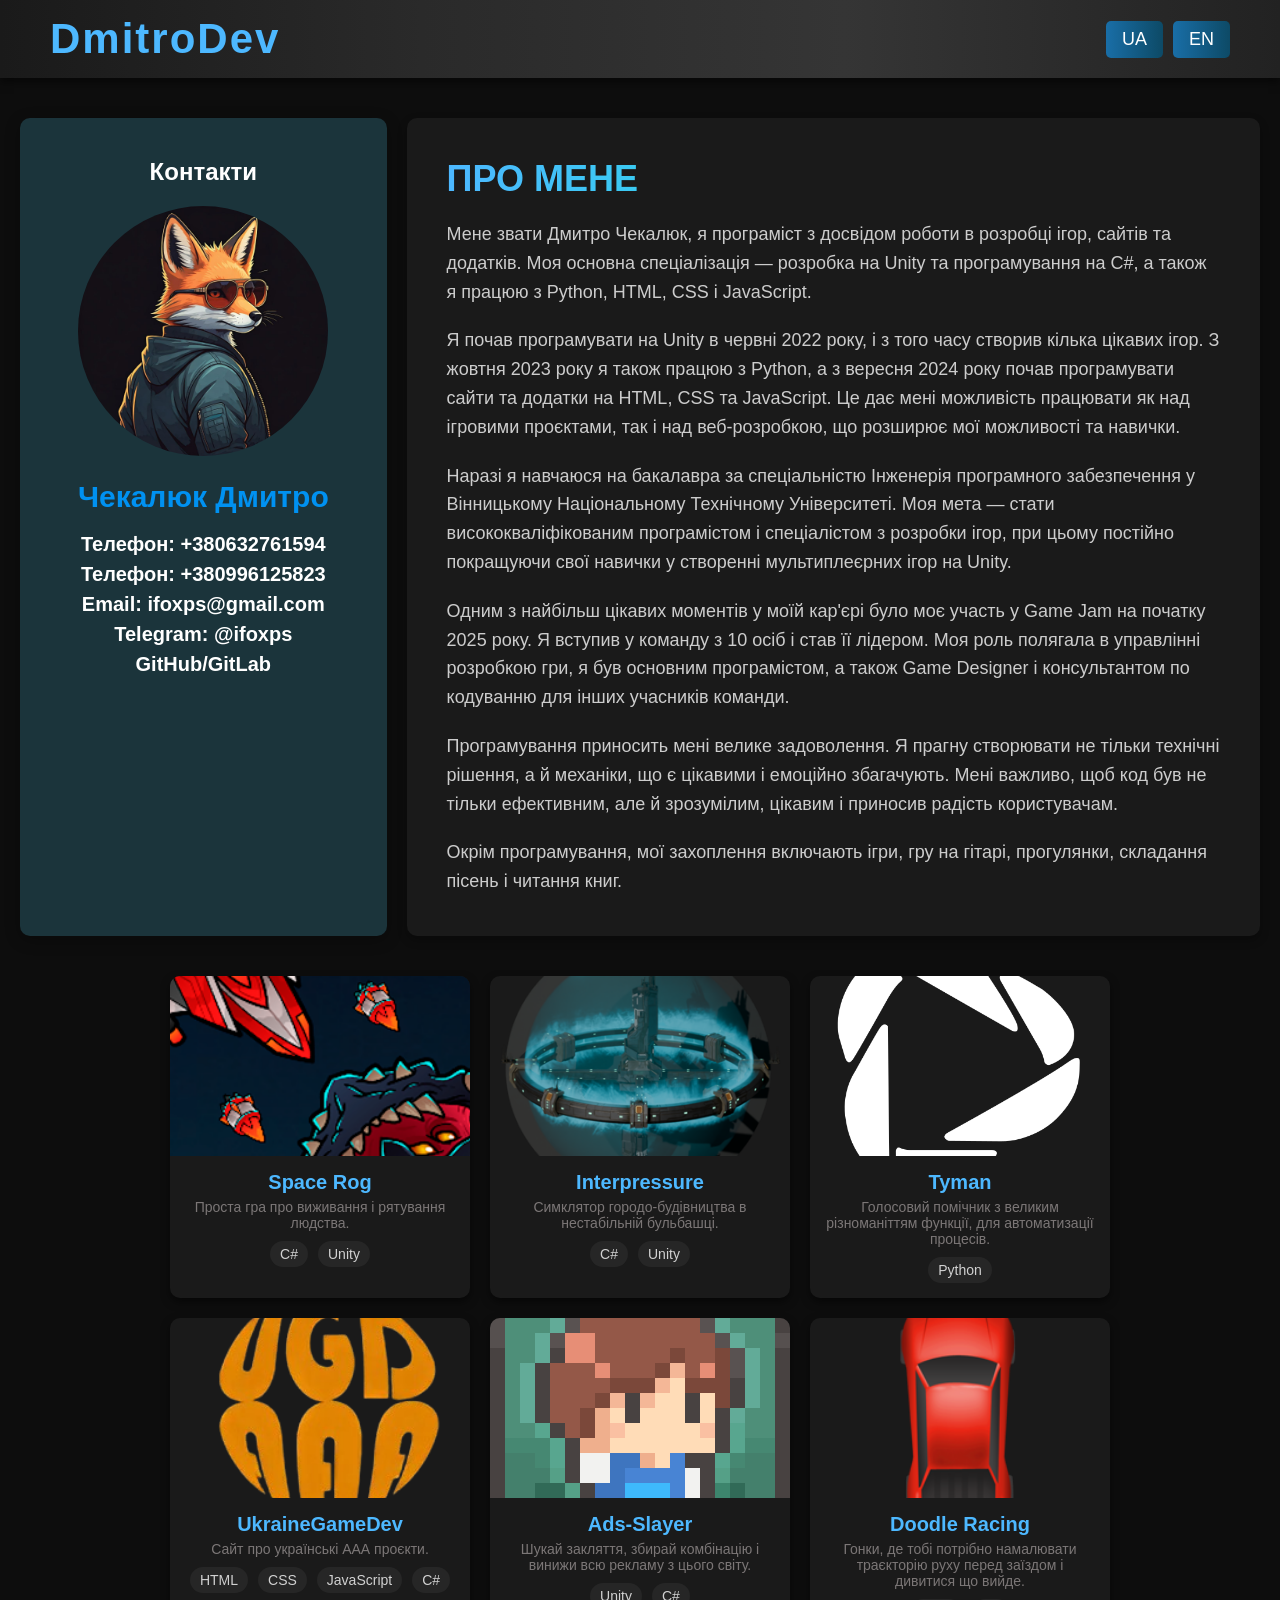
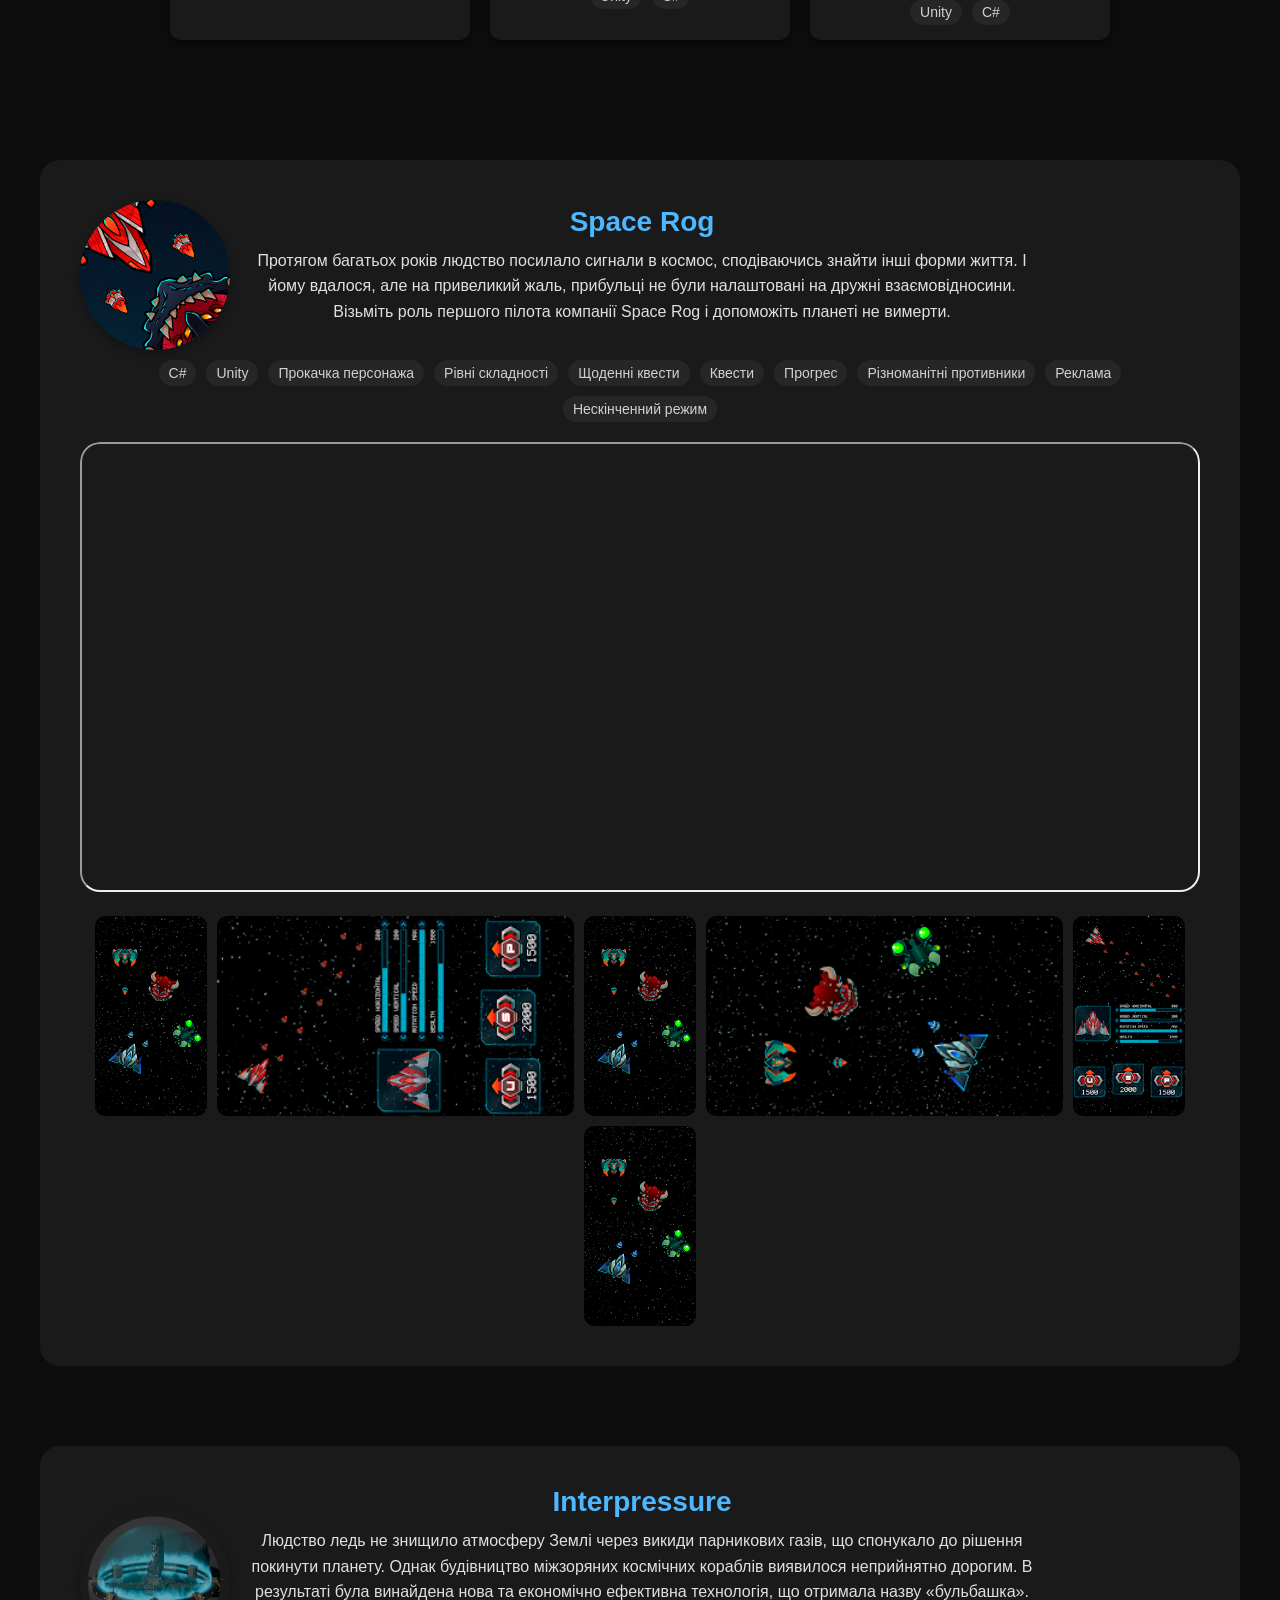
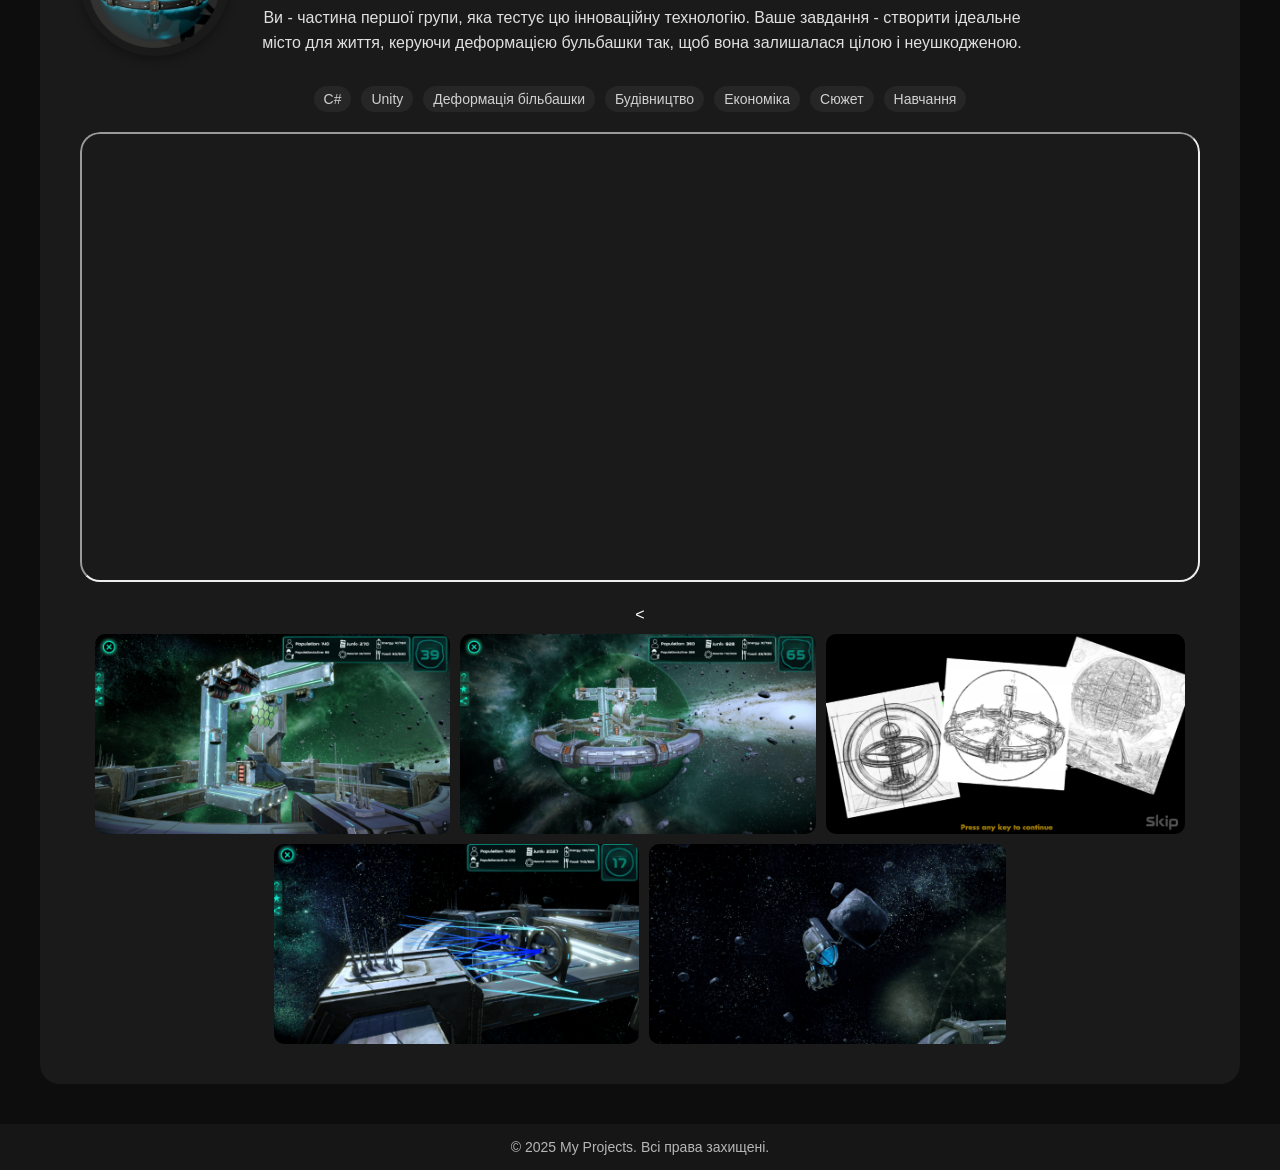
==== index.html @ 760b69a5 "update" ====
<!DOCTYPE html>
<html lang="uk">
<head>
    <meta charset="UTF-8">
    <meta name="viewport" content="width=device-width, initial-scale=1.0">

    <title>DmitroDev</title>
    <!-- Підключення основного стилю -->
<link rel="stylesheet" href="style.css">
<!-- Підключення стилів для конкретного блоку (Game Details) -->
<link rel="stylesheet" href="styleProject.css">
</head>
<body>
   
    
    <header>
        <nav> 
            <div class="logo" data-key="logo">
                <h1 class="heroTitle" >DmitroDev</h1>
            </div>
            
        </nav>
        
        <!-- Перемикач мов -->
        <div class="language-switcher">
            <button id="ukrainian" data-key="uk">UA</button>
            <button id="english" data-key="en">EN</button>
        </div>
    </header>
    

    <!-- Головний контент -->
    <main>
        <div class="content-container">
            <section id="contacts" class="contacts">
                <h2 data-key="contactHeading">Контакти</h2>
                <div class="contact-info">
                    <img src="Images/photo.jpg" alt="Ваше фото" class="contact-photo">
                    <div class="contact-details">
                        <h3 data-key="heroTitle">Чекалюк Дмитро</h3>
                        <p><strong data-key="phoneLabel">Телефон:</strong> <a href="tel:+380632761594" class="contact-link" target="_blank">+380632761594</a></p>
                        <p><strong data-key="phoneLabel">Телефон:</strong> <a href="tel:+380996125823" class="contact-link" target="_blank">+380996125823</a></p>
                        <p><strong data-key="emailLabel">Email:</strong> <a href="mailto:ifoxps@gmail.com" class="contact-link" target="_blank">ifoxps@gmail.com</a></p>
                        <p><strong data-key="telegramLabel">Telegram:</strong> <a href="tg://resolve?domain=ifoxps" class="contact-link" target="_blank">@ifoxps</a></p>
                        <p><a href="https://github.com/ShrAmix" target="_blank" class="contact-link">GitHub</a><strong>/</strong><a href="https://gitlab.com/ifoxps" target="_blank" class="contact-link">GitLab</a></p>
                    </div>
                </div>
            </section>
            <section id="home" class="hero">
                <h1 class="hero-title" data-key="homeLink">Мої Unity Ігри</h1>
                <p class="aboutMe1" data-key="aboutMe1">Мене звати Дмитро Чекалюк, я програміст з досвідом роботи в розробці ігор, сайтів та додатків. Моя основна спеціалізація — розробка на Unity та програмування на C#, а також я працюю з Python, HTML, CSS і JavaScript.</p>
                <p class="aboutMe2" data-key="aboutMe2">Я почав програмувати на Unity в червні 2022 року, і з того часу створив кілька цікавих ігор. З жовтня 2023 року я також працюю з Python, а з вересня 2024 року почав програмувати сайти та додатки на HTML, CSS та JavaScript. Це дає мені можливість працювати як над ігровими проєктами, так і над веб-розробкою, що розширює мої можливості та навички.</p>
                <p class="aboutMe3" data-key="aboutMe3">Наразі я навчаюся на бакалавра за спеціальністю Інженерія програмного забезпечення у Вінницькому Національному Технічному Університеті. Моя мета — стати висококваліфікованим програмістом і спеціалістом з розробки ігор, при цьому постійно покращуючи свої навички у створенні мультиплеєрних ігор на Unity.</p>
                <p class="aboutMe4" data-key="aboutMe4">Одним з найбільш цікавих моментів у моїй кар'єрі було моє участь у Game Jam на початку 2025 року. Я вступив у команду з 10 осіб і став її лідером. Моя роль полягала в управлінні розробкою гри, я був основним програмістом, а також Game Designer і консультантом по кодуванню для інших учасників команди.</p>
                <p class="aboutMe5" data-key="aboutMe5">Програмування приносить мені велике задоволення. Я прагну створювати не тільки технічні рішення, а й механіки, що є цікавими і емоційно збагачують. Мені важливо, щоб код був не тільки ефективним, але й зрозумілим, цікавим і приносив радість користувачам.</p>
                <p class="aboutMe6" data-key="aboutMe6">Окрім програмування, мої захоплення включають ігри, гру на гітарі, прогулянки, складання пісень і читання книг.</p>
            </section>
            
            
            
        </div>

        <!-- Секція з проєктами -->
        <section id="projects" class="projects">
            <a href="#SpaceRog" class="project-card">
                <div class="project-image" style="background-image: url('Images/SpaceRog/SpaceRog.png');"></div>
                <div class="project-content">
                    <h2 class="project-title" data-key="project1Title">SpaceRog</h2>
                    <p class="project-description" data-key="project1Description">Проста гра про виживання і рятування людства.</p>
                    <div class="project-languages">
                        <span class="language-tag">C#</span>
                        <span class="language-tag">Unity</span>
                    </div>
                </div>
            </a>
            
            <a href="#Interpressure" class="project-card">
                <div class="project-image" style="background-image: url('Images/Interpressure/Icon.png');"></div>
                <div class="project-content">
                    <h2 class="project-title" data-key="project2Title">Interpressure</h2>
                    <p class="project-description" data-key="project2Description">Симулятор городо-будівництва в бульбашці.</p>
                    <div class="project-languages">
                        <span class="language-tag">C#</span>
                        <span class="language-tag">Unity</span>
                    </div>
                </div>
            </a>
            <a href="#game-overview-3" class="project-card">
                <div class="project-image" style="background-image: url('Images/Tuman/ai.png');"></div>
                <div class="project-content">
                    <h2 class="project-title" data-key="project3Title">Tyman</h2>
                    <p class="project-description" data-key="project3Description">Голосовий помічник з великим різноманіттям функції, для автоматизації процесів.</p>
                    <div class="project-languages">
                        <span class="language-tag">Python</span>
                    </div>
                </div>
            </a>
            <a href="#game-overview-4" class="project-card">
                <div class="project-image" style="background-image: url('Images/UkraineGameDeev/Logo.png');"></div>
                <div class="project-content">
                    <h2 class="project-title" data-key="project4Title">UkraineGameDev</h2>
                    <p class="project-description" data-key="project4Description">Голосовий помічник з великим різноманіттям функції, для автоматизації процесів.</p>
                    <div class="project-languages">
                        <span class="language-tag">HTML</span>
                        <span class="language-tag">CSS</span>
                        <span class="language-tag">JavaScript</span>
                        <span class="language-tag">C#</span>
                    </div>
                </div>
            </a>
            <a href="#game-overview-5" class="project-card">
                <div class="project-image" style="background-image: url('Images/AdsSlayer/Icon.png');"></div>
                <div class="project-content">
                    <h2 class="project-title" data-key="project6Title">Ads-Slayer</h2>
                    <p class="project-description" data-key="project6Description">Голосовий помічник з великим різноманіттям функції, для автоматизації процесів.</p>
                    <div class="project-languages">
                        <span class="language-tag">Unity</span>
                        <span class="language-tag">C#</span>
                    </div>
                </div>
            </a>
            <a href="#game-overview-6" class="project-card">
                <div class="project-image" style="background-image: url('Images/DoodleRacing/Audi.png');"></div>
                <div class="project-content">
                    <h2 class="project-title" data-key="project5Title">Doodle Racing</h2>
                    <p class="project-description" data-key="project5Description">Голосовий помічник з великим різноманіттям функції, для автоматизації процесів.</p>
                    <div class="project-languages">
                        <span class="language-tag">Unity</span>
                        <span class="language-tag">C#</span>
                    </div>
                </div>
            </a>
        </section>
    </main>


    <section id="SpaceRog" class="game-summary">
        <div class="profile-container">
            <img src="Images/SpaceRog/SpaceRog.png" alt="Space Rog" class="profile-img">
            <div class="profile-text">
                <h2 class="game-name" data-key="project1Title">Space Rog</h2>
                <p class="game-info" data-key="g1text">
                    <strong>Space Rog</strong> — це нескінченна космічна гра, розроблена на <strong>Unity</strong> з використанням <strong>C#</strong>. Гравець бере на себе роль дослідника, який вирушає у далеке космічне подорожування, проходячи через різні планети та зустрічаючи нових противників. Протягом гри користувач прокачує свого персонажа, виконуючи різноманітні квести та щоденні завдання.
                </p>
            </div>
        </div>
    
    
        
        <div class="project-languages">
            <span class="language-tag">C#</span>
            <span class="language-tag">Unity</span>
            <span class="language-tag" data-key="teg1">Прокачка персонажа</span>
            <span class="language-tag" data-key="teg2">Нескінченний режим</span>
            <span class="language-tag" data-key="teg3">Реклама</span>
            <span class="language-tag" data-key="teg4">Різноманітні противники</span>
            <span class="language-tag" data-key="teg5">Прогрес</span>
            <span class="language-tag" data-key="teg6">Квести</span>
            <span class="language-tag" data-key="teg7">Щоденні квести</span>
            <span class="language-tag" data-key="teg8">Рівні складності</span>
        </div>
        
        <div class="game-preview">
            <iframe src="https://www.youtube.com/embed/wJO_vIDZn-I" allowfullscreen></iframe>

        </div>
        
        
        <div class="screenshots">
            <img src="Images/SpaceRog/1.png" alt="Скриншот гри 1" class="screenshot"  onclick="openImageModal(this)">
            <img src="Images/SpaceRog/2.png" alt="Скриншот гри 2" class="screenshot"  onclick="openImageModal(this)">
            <img src="Images/SpaceRog/3.png" alt="Скриншот гри 3" class="screenshot"  onclick="openImageModal(this)">
            <img src="Images/SpaceRog/4.png" alt="Скриншот гри 4" class="screenshot"  onclick="openImageModal(this)">
            <img src="Images/SpaceRog/5.png" alt="Скриншот гри 5" class="screenshot"  onclick="openImageModal(this)">
            <img src="Images/SpaceRog/6.png" alt="Скриншот гри 6" class="screenshot"  onclick="openImageModal(this)">
        </div>
    </section>
    
    <section id="Interpressure" class="game-summary">
        <div class="profile-container">
            <img src="Images/Interpressure/Icon.png" alt="Space Rog" class="profile-img">
            <div class="profile-text">
                <h2 class="game-name" data-key="project2Title">Interpressure</h2>
                <p class="game-info" data-key="g2text">
                    Людство ледь не знищило атмосферу Землі через викиди парникових газів, що спонукало до рішення покинути планету. Однак будівництво міжзоряних космічних кораблів виявилося неприйнятно дорогим. В результаті була винайдена нова та економічно ефективна технологія, що отримала назву «бульбашка». Ви - частина першої групи, яка тестує цю інноваційну технологію. Ваше завдання - створити ідеальне місто для життя, керуючи деформацією бульбашки так, щоб вона залишалася цілою і неушкодженою. 
                </p>
            </div>
        </div>
    
    
        
        <div class="project-languages">
            <span class="language-tag">C#</span>
            <span class="language-tag">Unity</span>
            <span class="language-tag" data-key="teg9">Прокачка персонажа</span>
            <span class="language-tag" data-key="teg10">Нескінченний режим</span>
            <span class="language-tag" data-key="teg11">Реклама</span>
            <span class="language-tag" data-key="teg12">Різноманітні противники</span>
            <span class="language-tag" data-key="teg13">Прогрес</span>
        </div>
        
        <div class="game-preview">
            <iframe src="https://www.youtube.com/embed/wJO_vIDZn-I" allowfullscreen></iframe>

        </div>

        <div class="screenshots">
            <<div class="screenshots">
                <img src="Images/Interpressure/1.png" alt="Скриншот гри 1" class="screenshot" onclick="openImageModal(this)">
                <img src="Images/Interpressure/2.png" alt="Скриншот гри 2" class="screenshot" onclick="openImageModal(this)">
                <img src="Images/Interpressure/3.png" alt="Скриншот гри 3" class="screenshot" onclick="openImageModal(this)">
                <img src="Images/Interpressure/4.png" alt="Скриншот гри 4" class="screenshot" onclick="openImageModal(this)">
                <img src="Images/Interpressure/5.png" alt="Скриншот гри 5" class="screenshot" onclick="openImageModal(this)">
            </div>
            
        </div>
    </section>
    
    

    
    
    
   
    
    
    


<!-- Модальне вікно -->
<div id="imageModal" class="modal" onclick="closeModal(event)">
    <img class="modal-content" id="modalImage" onclick="closeModalI()"> <!-- Зображення, при кліку на яке закривається модальне вікно -->
</div>


    <!-- Футер -->
    <footer>
        <p>&copy; 2025 My Projects. Всі права захищені.</p>
    </footer>

    <script src="script.js"></script>
</body>
</html>
---- style.css ----
/* Глобальні стилі */
* {
    margin: 0;
    padding: 0;
    box-sizing: border-box;
    font-family: "Arial", sans-serif;
}
html {
    scroll-behavior: smooth; /* Включаємо плавну прокрутку на всю сторінку */
}

body {
    background-color: #0d0d0d; /* Темний фон */
    color: #ffffff;
    display: flex;
    flex-direction: column;
    min-height: 100vh;
}

/* Хедер */
header {
    display: flex;
    justify-content: space-between; /* Вирівнює елементи зліва і справа */
    align-items: center;
    padding: 15px 50px;
    background: linear-gradient(90deg, #1a1a1a 0%, #2a2a2a 33%, #353535 66%, #222222 100%);
    box-shadow: 0 4px 8px rgba(0, 0, 0, 0.5);
}

/* Медіа-запит для мобільних пристроїв */
@media (max-width: 768px) {
    header {
        padding: 10px 20px; /* Зменшуємо відступи для мобільних пристроїв */
        display: flex;
        align-items: flex-start; /* Вирівнюємо елементи по лівому краю */
        flex-wrap: wrap; /* Дозволяємо елементам "обгортатись" */
    }

    /* Якщо є текстові елементи в хедері, можна зменшити шрифт */
    header h1, header h2, header p {
        font-size: clamp(22px, 7vw, 32px); /* Шрифт адаптується в залежності від ширини екрану */
        word-wrap: break-word; /* Переносимо слова, щоб вони не вилазили за межі */
        white-space: normal; /* Дозволяємо тексту переноситись на новий рядок */
    }
}

/* Показ хедера */
header.show {
    transform: translateY(0); /* Показуємо хедер */
}





/* Логотип */
.logo {
    font-size: 28px;
    font-weight: bold;
    color: #4db8ff;
    letter-spacing: 2px;
    margin-right: 30px; /* Додаємо відступ справа, щоб лого і навігація не злипались */
}
h3[data-key="heroTitle"] {
    margin-bottom: 5px; /* Відступ тільки після h3 */
    font-size: 28px; /* Розмір шрифта для h3 */
}


/* Навігація */
nav ul {
    list-style: none;
    display: flex;
    gap: 15px; /* Відступ між елементами списку */
}

/* Стиль для посилань навігації */
nav ul li a {
    color: #ffffff;
    text-decoration: none;
    font-size: 18px;
    transition: color 0.3s;
}

nav ul li a:hover {
    color: #4db8ff;
}



/* Головний контент */
main {
    flex-grow: 1;
    display: flex;
    flex-direction: column;
    align-items: center;
    justify-content: center;
    text-align: center;
    padding: 40px 20px;
}


.content-container {
    display: flex;
    gap: 20px; /* Відступ між секціями */
    justify-content: space-between; /* Вирівнює секції по боках */
    
}

/* Секція "Про мене" */
.hero {
    width: 70%; /* Встановлюємо ширину першої секції */
    padding: 40px;
    background-color: #1a1a1a;
    border-radius: 10px;
    box-shadow: 0 4px 10px rgba(0, 0, 0, 0.3);
    color: #fff;
    text-align: left; /* Текст вирівняний по лівому краю */
}

.hero h1 {
    font-size: 36px;
    text-transform: uppercase;
    background: linear-gradient(90deg, #4db8ff, #00ffcc);
    -webkit-background-clip: text;
    -webkit-text-fill-color: transparent;
    margin-bottom: 20px;
}

.hero p {
    font-size: 18px;
    line-height: 1.6;
    opacity: 0.9;
    margin-bottom: 20px;
    color: #e0e0e0;
}

.hero p:last-child {
    margin-bottom: 0;
}

.hero a {
    color: #4db8ff;
    text-decoration: none;
    font-weight: bold;
    transition: color 0.3s;
}

.hero a:hover {
    color: #00ffcc;
}


/* Кнопка */
button {
    margin-top: 0px;
    padding: 14px 28px;
    font-size: 18px;
    background: linear-gradient(90deg, #196ea7, #0d4a66);
    color: #121212;
    border: none;
    cursor: pointer;
    border-radius: 8px;
    transition: transform 0.2s, background 0.3s;
}

button:hover {
    transform: scale(1.05);
    background: linear-gradient(90deg, #3aa7e0, #00cc99);
}

/* Секція проєктів */
.projects {
    width: 100%;
    max-width: 1200px;
    margin: 40px auto;
    display: flex;
    flex-wrap: wrap;
    justify-content: center;
    gap: 20px;
}

.project-card {
    background-color: #1a1a1a;
    border-radius: 10px;
    overflow: hidden;
    width: 300px;
    text-decoration: none; /* Прибирає підкреслення для посилання */
    box-shadow: 0 4px 8px rgba(0, 0, 0, 0.5);
    transition: transform 0.3s, box-shadow 0.3s; /* Плавний перехід для анімації */
}

/* Стилі для hover */
.project-card:hover {
    transform: scale(1.05);
    text-decoration: none;
    /* Світіння на краях */
    box-shadow: 0 0 15px 5px rgba(0, 123, 255, 0.8); /* Синє світіння */
}

/* Медіа-запит для мобільних пристроїв, де hover не працює */
@media (max-width: 768px) {
    .project-card:hover {
        transform: none;
        box-shadow: none;
    }
}



.project-image {
    width: 100%;
    height: 180px;
    background-size: cover;
    background-position: center;
}

.project-content {
    padding: 15px;
}

.project-title {
    font-size: 20px;
    color: #4db8ff;
}

.project-description {
    font-size: 14px;
    opacity: 0.8;
    margin-top: 5px;
    color: #948e8e; /* Ваш власний колір тексту */
}

/* Блоки з мовами */
.project-languages {
    margin-top: 10px;
    display: flex;
    justify-content: center; /* Центруємо блоки по горизонталі */
    gap: 10px;
    flex-wrap: wrap;
}

.language-tag {
    background-color: #292929;
    color: #fff;
    padding: 5px 10px;
    border-radius: 20px; /* Закруглені кути */
    font-size: 14px;
    opacity: 0.8;
    transition: background-color 0.3s ease, opacity 0.3s ease;
}

.language-tag:hover {
    background-color: #4db8ff;
    opacity: 1;
}

/* Перемикач мови */
/* Перемикач мови */
.language-switcher {
    display: flex;
    gap: 10px; /* Відступ між кнопками */
}

/* Кнопки перемикача мови */
.language-switcher button {
    padding: 8px 16px;
    background-color: #292929;
    color: #fff;
    border: none;
    border-radius: 5px;
    cursor: pointer;
    transition: background-color 0.3s;
}

.language-switcher button:hover {
    background-color: #4db8ff;
}
/* Адаптивність для мобільних пристроїв */
@media (max-width: 768px) {
    .language-switcher {
        gap: 4px; /* Зменшуємо відстань між кнопками на мобільних пристроях */
    }

    .language-switcher button {
        padding: 6px 12px; /* Зменшуємо відступи */
        font-size: clamp(10px, 4vw, 14px); /* Зменшуємо розмір шрифта */
    }
}
/* Контейнер для двох секцій */
.contacts {
    width: 30%; /* Ширина секції */
    padding: 40px;
    background: #1b343b; /* Примусово застосуємо темний фон */
    border-radius: 10px; /* Закруглені кути */
    box-shadow: 0 4px 15px rgba(0, 0, 0, 0.3); /* Легке затемнення для обрамлення */
    color: #fff;
    text-align: center; /* Центрування тексту */
    overflow: hidden; /* Забезпечує, що всі елементи залишатимуться в межах */
}
/* Фото в секції контактів */
.contacts img {
    width: 250px;
    height: 250px;
    border-radius: 50%; /* Кругле фото */
    margin-bottom: 20px;
    margin-top: 20px;
    object-fit: cover; /* Забезпечує, що зображення буде покривати область */
}

/* Кнопки для контактів */
.contacts a {
    color: #4db8ff;
    text-decoration: none;

}
.contacts h3 {
    font-size: 30px; /* Збільшений розмір шрифта для заголовка */
    font-weight: bold; /* Товстий шрифт для заголовка */
    margin-bottom: 15px; /* Відступ знизу */
    color: #0091f1;
    
}
.contacts p {
    font-size: 20px;
    margin-bottom: 0px; /* Відступи між абзацами */
    line-height: 1.5;
}

.contacts a:hover {
    text-decoration: underline;
    text-decoration: none; /* Без підкреслення */
}

/* Загальні стилі для контактних посилань */
.contacts .contact-link {
    color: #ffffff; /* Колір успадковується від батьківського елемента */
    text-decoration: none; /* Без підкреслення */
    font-weight: bold; /* Жирний текст */
    transition: color 0.3s; /* Плавний перехід кольору */
}

/* Стиль для посилань при наведенні */
.contacts .contact-link:hover {
    color: #0091f1; /* Колір при наведенні */
}

/* Стиль для посилання при натисканні */
.contacts .contact-link:active {
    color: #4db8ff; /* Колір при натисканні */
}

/* Медіа-запит для мобільних пристроїв */
@media (max-width: 768px) {
    .content-container {
        flex-direction: column; /* Змінюємо напрямок на вертикальний */
    }

    .hero {
        width: 100%; /* Ширина секції "Про мене" займає 100% */
        padding: 20px; /* Зменшуємо відступи */
    }

    .contacts {
        width: 100%; /* Ширина секції "Контакти" займає 100% */
        padding: 20px; /* Зменшуємо відступи */
        margin-bottom: 20px; /* Відступ між блоками */
    }

    /* Зменшуємо розмір фото в мобільній версії */
    .contacts img {
        width: 150px;
        height: 150px;
    }

    /* Вирівнюємо заголовки по центру для мобільних */
    .contacts h3, .hero h1 {
        text-align: center;
    }

    /* Зменшуємо розміри шрифтів на мобільних пристроях */
    .hero h1 {
        font-size: 24px;
    }

    .hero p {
        font-size: 16px;
    }

    .contacts h3 {
        font-size: 24px;
    }

    .contacts p {
        font-size: 16px;
    }
}
/* Футер */
footer {
    background-color: #1a1a1a;
    text-align: center;
    padding: 15px;
    font-size: 14px;
    opacity: 0.7;
}
---- styleProject.css ----
/* Загальні стилі для секції огляду гри */
.game-summary {
    max-width: 1200px;
    margin: 40px auto;
    padding: 40px;
    background-color: #1a1a1a;
    border-radius: 20px; /* Збільшено радіус для більш вираженого закруглення */
    box-shadow: var(--shadow);
    text-align: center;
    overflow: hidden; /* Щоб елементи не виходили за межі */
}

/* Заголовок гри */
.game-name {
    font-size: 2rem;
    margin-bottom: 10px;
    background: #4db8ff;
    -webkit-background-clip: text;
    -webkit-text-fill-color: transparent;
}

/* Опис гри */
.game-info {
    font-size: 1.2rem;
    margin-bottom: 20px;
}

/* Трейлер гри */
.game-preview {
    margin: 20px 0;
    border-radius: 20px; /* Розмір закруглення для трейлера */
    overflow: hidden; /* Застосувати закруглення до iframe */
}

/* Іframe для трейлера */
.game-preview iframe {
    width: 100%;
    height: 450px;
    border-radius: 20px;
}

/* Стилі для зображень гри */
.screenshots {
    display: flex;
    flex-wrap: wrap;
    gap: 10px;
    justify-content: center;
}

.screenshot {
    height: 200px;
    width: auto;
    object-fit: cover;
    border-radius: 10px;
    cursor: pointer;
    transition: transform 0.3s ease; /* Плавне збільшення */
}

/* Адаптивність для мобільних пристроїв */
@media (max-width: 768px) {
    .game-summary {
        padding: 10px;  /* Зменшено відступи */
        margin: 10px;    /* Зменшено відступи */
    }

    .game-name {
        font-size: 1.5rem;
    }

    .game-info {
        font-size: 1rem;
    }

    .game-preview iframe {
        max-width: 100%;
        height: 250px;
    }

    .screenshots {
        flex-direction: row;
        justify-content: center;
        gap: 5px;  /* Зменшена відстань між зображеннями */
    }

    .screenshot {
        height: 140px; /* Зменшений розмір для мобільних пристроїв */
        width: auto;
        max-width: 100%; /* Забезпечує адаптивність */
    }

    .tech-tag {
        font-size: 0.8rem;
    }
}



/* Контейнер для профілю */
.profile-container {
    display: flex; /* Використовуємо flexbox для вирівнювання */
    align-items: center; /* Вертикальне вирівнювання по центру */
    gap: 20px; /* Відступ між фото і текстом */
    flex-wrap: wrap; /* Дозволяємо елементам "обгортатись" на новий рядок */
}

/* Фото */
.profile-img {
    width: 150px; /* Ширина фото */
    height: 150px; /* Висота фото */
    border-radius: 50%; /* Робимо фото круглим */
    object-fit: cover; /* Фото не буде розтягуватися */
    box-shadow: 0 4px 10px rgba(0, 0, 0, 0.3); /* Тінь для фото */
}

/* Текстова частина */
.profile-text {
    width: 70%; /* Текстова частина займає більшу частину простору */
}

.game-name {
    font-size: 28px; /* Розмір заголовку */
    margin-bottom: 10px; /* Відступ знизу */
    color: #4db8ff; /* Колір заголовка */
}

.game-info {
    font-size: 16px; /* Розмір тексту */
    line-height: 1.6; /* Відступи між рядками */
    color: #e0e0e0; /* Колір тексту */
}

/* Медіа-запит для мобільних пристроїв */
@media (max-width: 768px) {
    /* Змінюємо напрямок флекс-контейнера на вертикальний */
    .profile-container {
        flex-direction: column;
        align-items: center;
        gap: 15px;
    }

    /* Текст має займати повну ширину на мобільних пристроях */
    .profile-text {
        width: 100%;
        text-align: center; /* Центруємо текст */
    }

    /* Можна змінити розмір фото на мобільному */
    .profile-img {
        width: 120px;
        height: 120px;
    }
}
/* Стилі для модального вікна */
.modal {
    display: none;  /* Спочатку модальне вікно приховане */
    position: fixed;
    z-index: 1; /* Перекриває весь контент */
    left: 0;
    top: 0;
    width: 100%;
    height: 100%;
    background-color: rgba(0, 0, 0, 0.8); /* Прозорий чорний фон */
    overflow: auto; /* У разі необхідності скролінг */
}

/* Стилі для контенту модального вікна (зображення) */
.modal-content {
    margin: auto;
    display: block;
    width: 80%; /* Встановлюємо ширину зображення */
    max-width: 90%;  /* Максимальна ширина зображення — 90% від екрану */
    max-height: 90%; /* Максимальна висота зображення — 90% від екрану */
    object-fit: contain; /* Масштабування зображення, щоб воно не виходило за межі */
    margin-top: 20px;
}
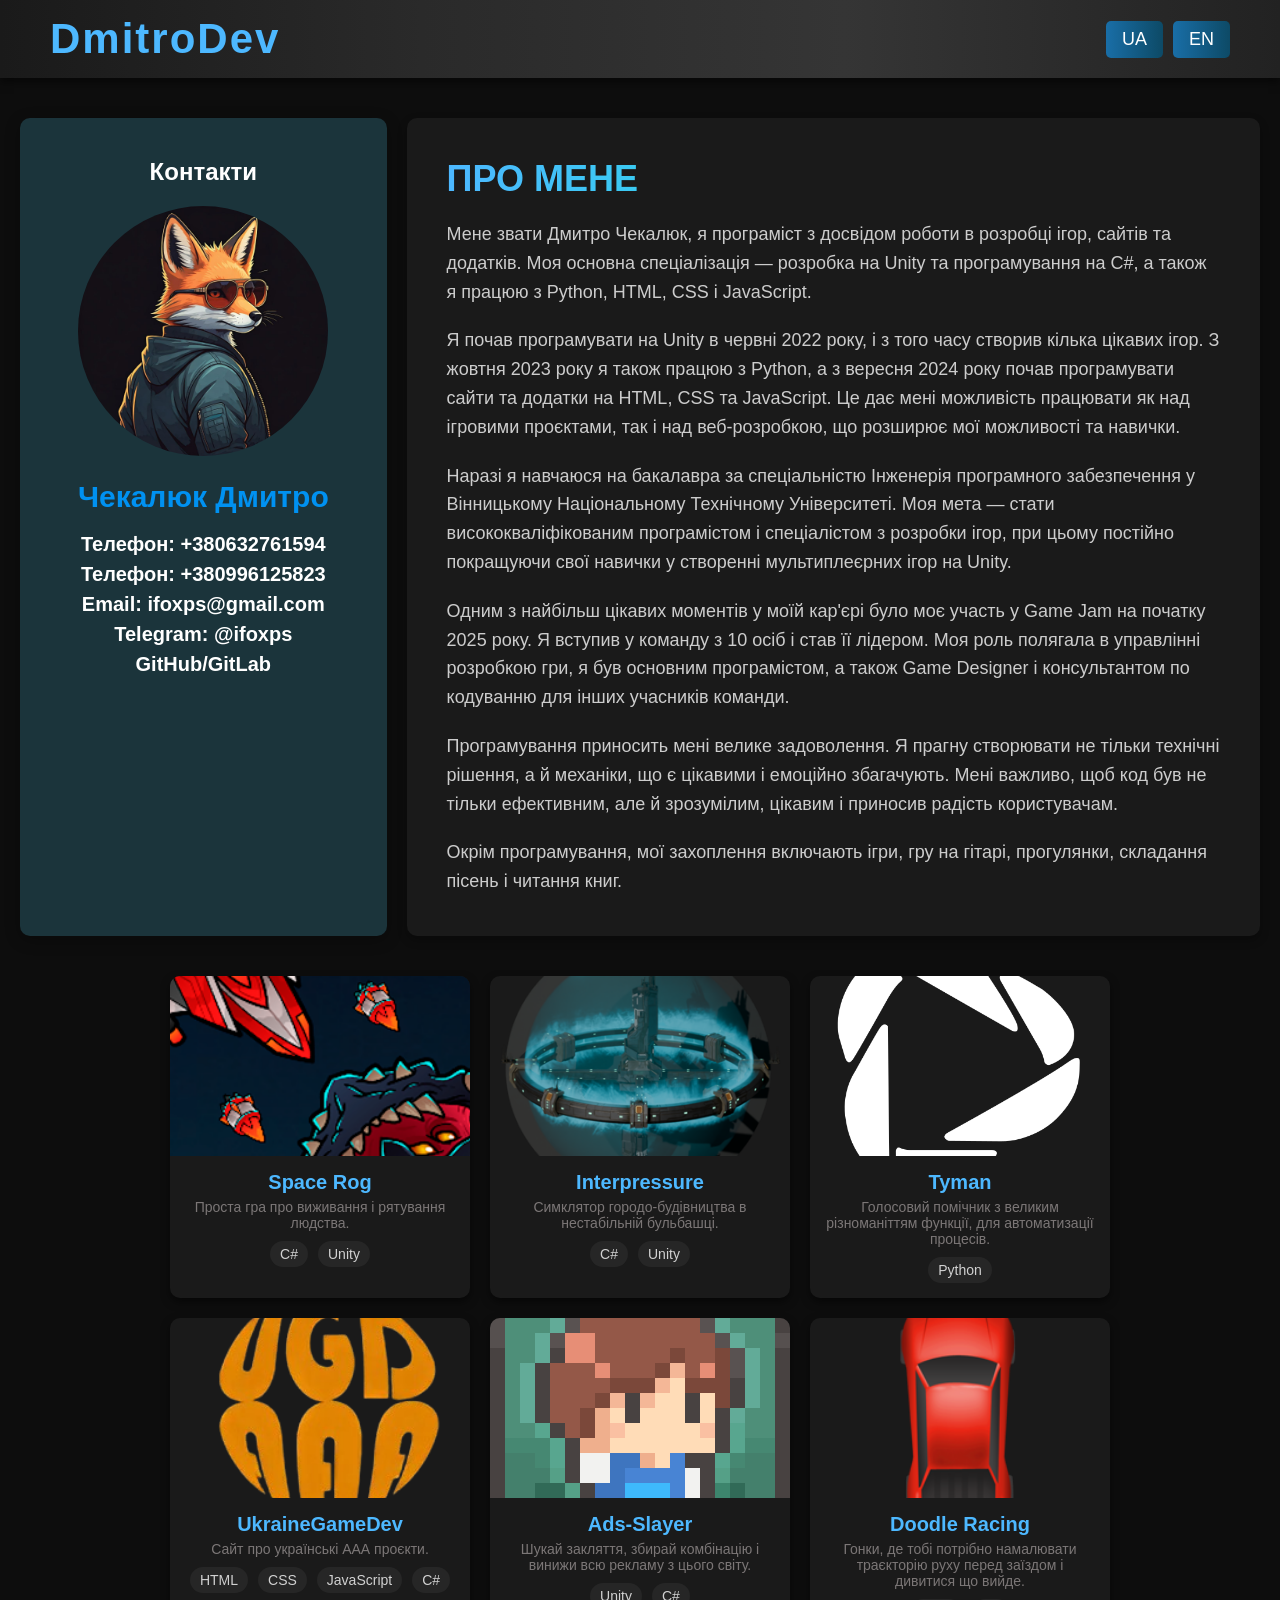
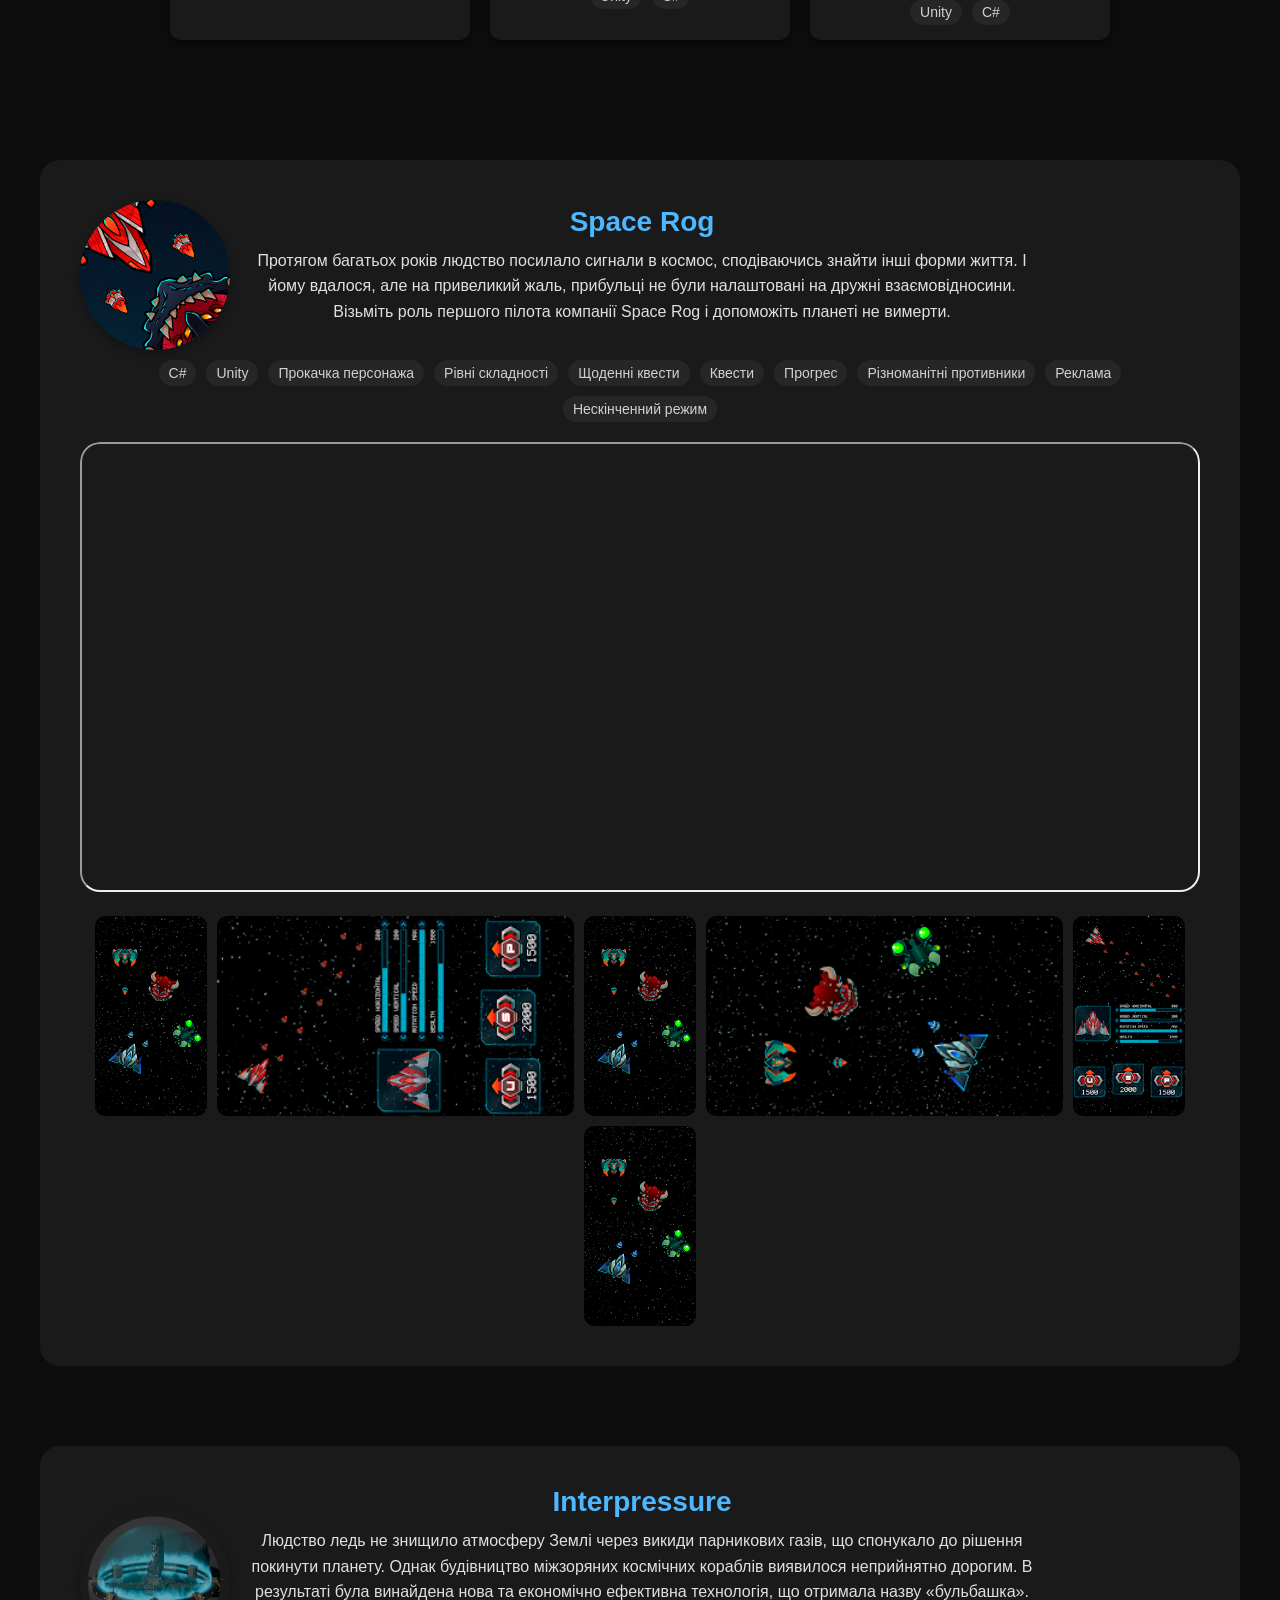
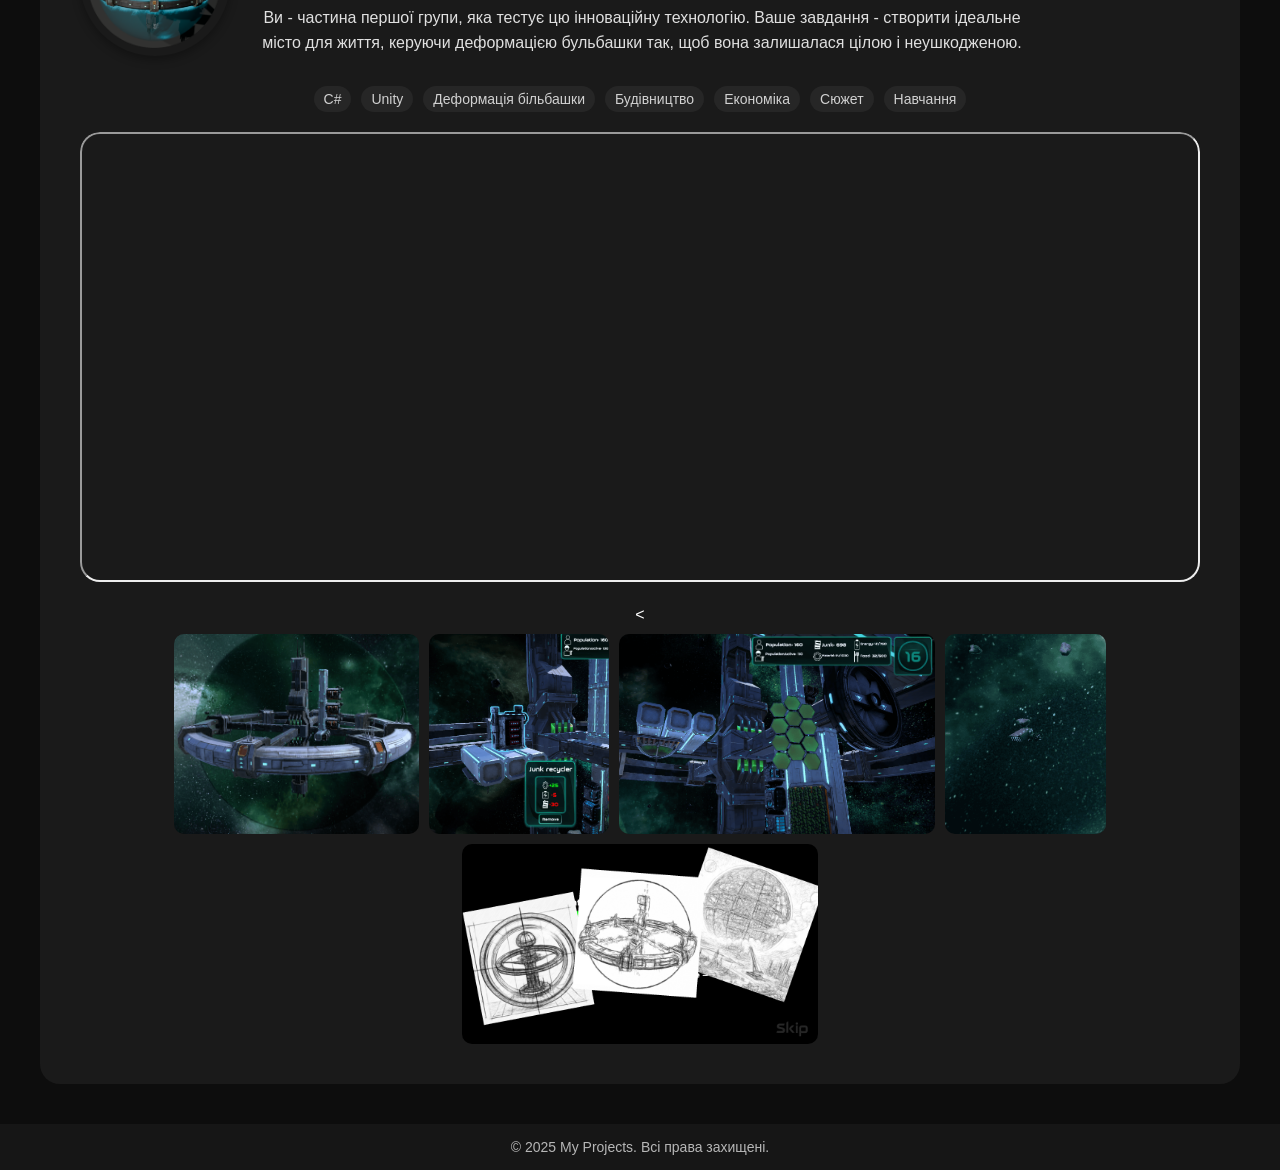
==== commit aad1744a: "update" ====
--- a/index.html
+++ b/index.html
@@ -85,7 +85,7 @@
                     </div>
                 </div>
             </a>
-            <a href="#game-overview-3" class="project-card">
+            <a href="#Tyman" class="project-card">
                 <div class="project-image" style="background-image: url('Images/Tuman/ai.png');"></div>
                 <div class="project-content">
                     <h2 class="project-title" data-key="project3Title">Tyman</h2>
@@ -95,7 +95,7 @@
                     </div>
                 </div>
             </a>
-            <a href="#game-overview-4" class="project-card">
+            <a href="#UkraineGameDev" class="project-card">
                 <div class="project-image" style="background-image: url('Images/UkraineGameDeev/Logo.png');"></div>
                 <div class="project-content">
                     <h2 class="project-title" data-key="project4Title">UkraineGameDev</h2>
@@ -108,7 +108,7 @@
                     </div>
                 </div>
             </a>
-            <a href="#game-overview-5" class="project-card">
+            <a href="#AdsSlayer" class="project-card">
                 <div class="project-image" style="background-image: url('Images/AdsSlayer/Icon.png');"></div>
                 <div class="project-content">
                     <h2 class="project-title" data-key="project6Title">Ads-Slayer</h2>
@@ -119,7 +119,7 @@
                     </div>
                 </div>
             </a>
-            <a href="#game-overview-6" class="project-card">
+            <a href="#DoodleRacing" class="project-card">
                 <div class="project-image" style="background-image: url('Images/DoodleRacing/Audi.png');"></div>
                 <div class="project-content">
                     <h2 class="project-title" data-key="project5Title">Doodle Racing</h2>
@@ -206,11 +206,14 @@
 
         <div class="screenshots">
             <<div class="screenshots">
+                
+                <img src="Images/Interpressure/2.png" alt="Скриншот гри 2" class="screenshot" onclick="openImageModal(this)">
+                <img src="Images/Interpressure/4.png" alt="Скриншот гри 4" class="screenshot" onclick="openImageModal(this)">
+                
+                <img src="Images/Interpressure/3.png" alt="Скриншот гри 3" class="screenshot" onclick="openImageModal(this)">
+                
+                <img src="Images/Interpressure/5.png" alt="Скриншот гри 5" class="screenshot" onclick="openImageModal(this)">
                 <img src="Images/Interpressure/1.png" alt="Скриншот гри 1" class="screenshot" onclick="openImageModal(this)">
-                <img src="Images/Interpressure/2.png" alt="Скриншот гри 2" class="screenshot" onclick="openImageModal(this)">
-                <img src="Images/Interpressure/3.png" alt="Скриншот гри 3" class="screenshot" onclick="openImageModal(this)">
-                <img src="Images/Interpressure/4.png" alt="Скриншот гри 4" class="screenshot" onclick="openImageModal(this)">
-                <img src="Images/Interpressure/5.png" alt="Скриншот гри 5" class="screenshot" onclick="openImageModal(this)">
             </div>
             
         </div>
--- a/style.css
+++ b/style.css
@@ -8,6 +8,7 @@
 html {
     scroll-behavior: smooth; /* Включаємо плавну прокрутку на всю сторінку */
 }
+
 
 body {
     background-color: #0d0d0d; /* Темний фон */
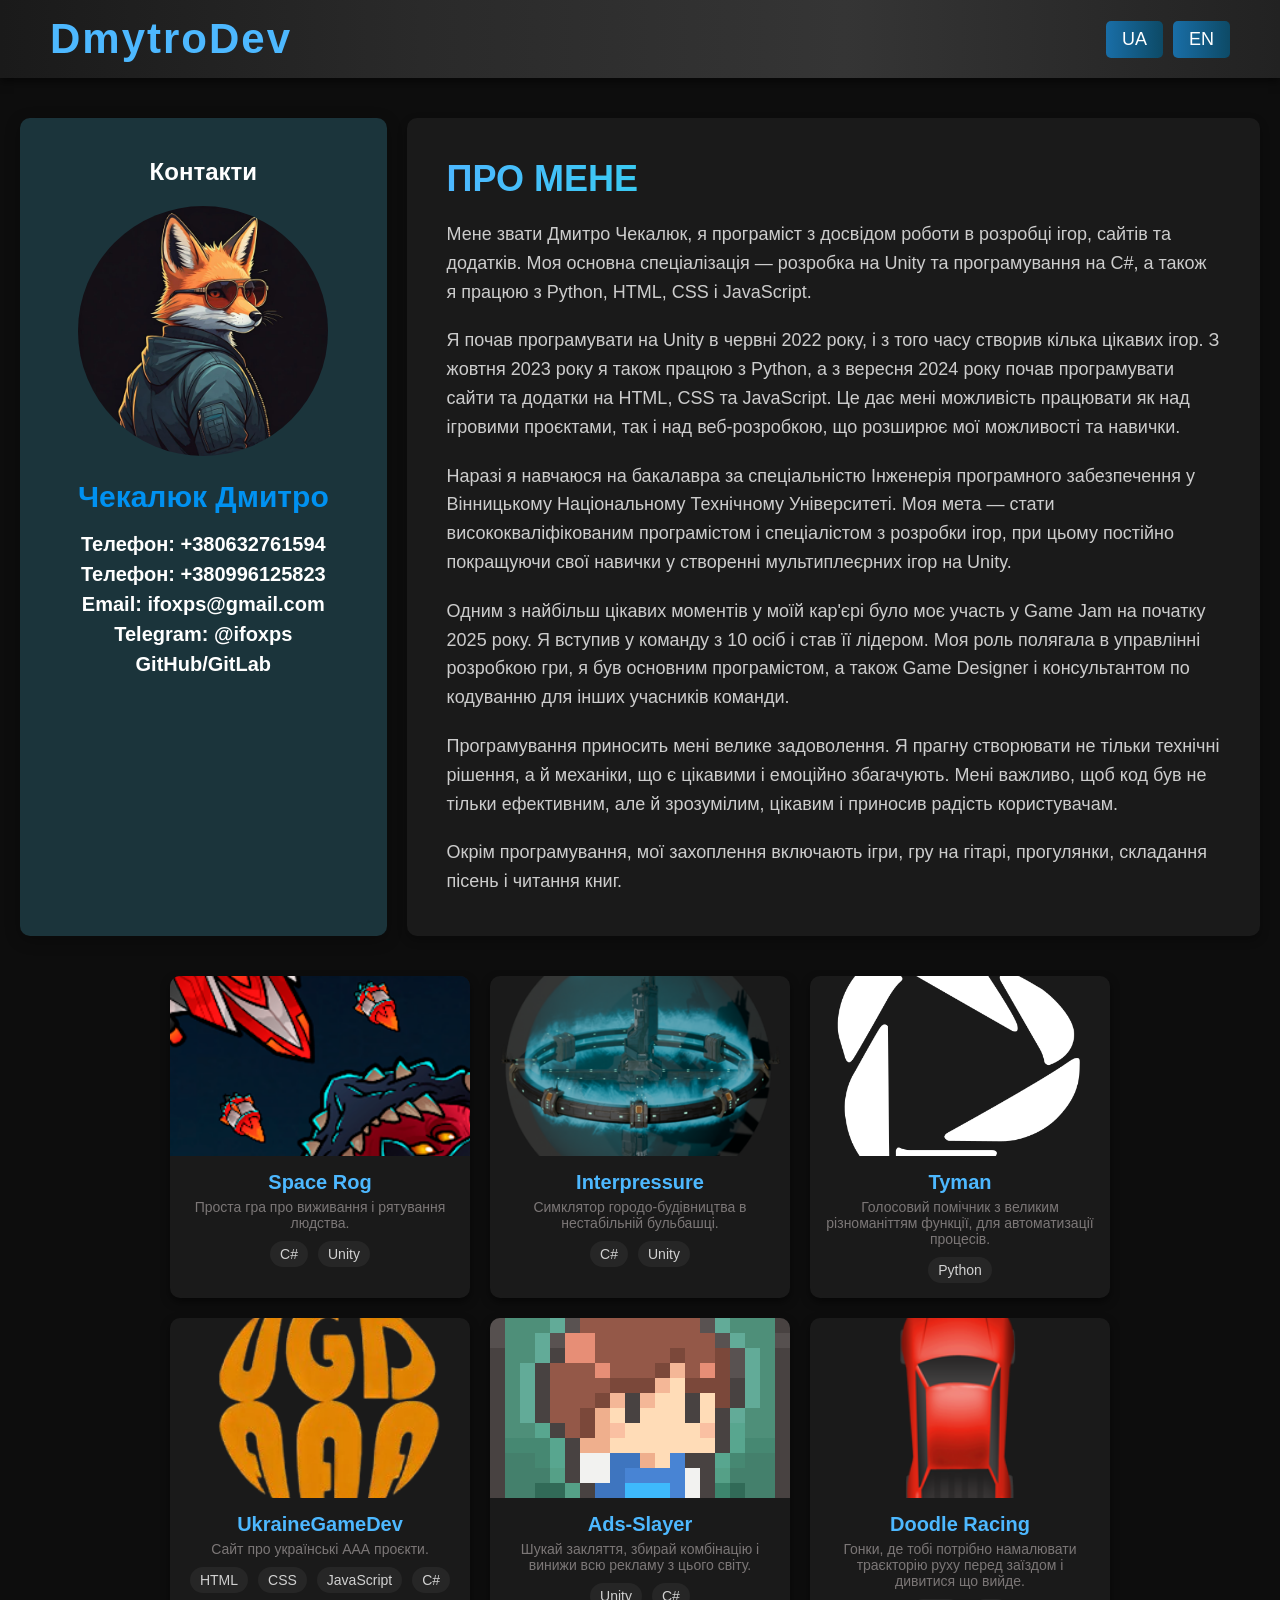
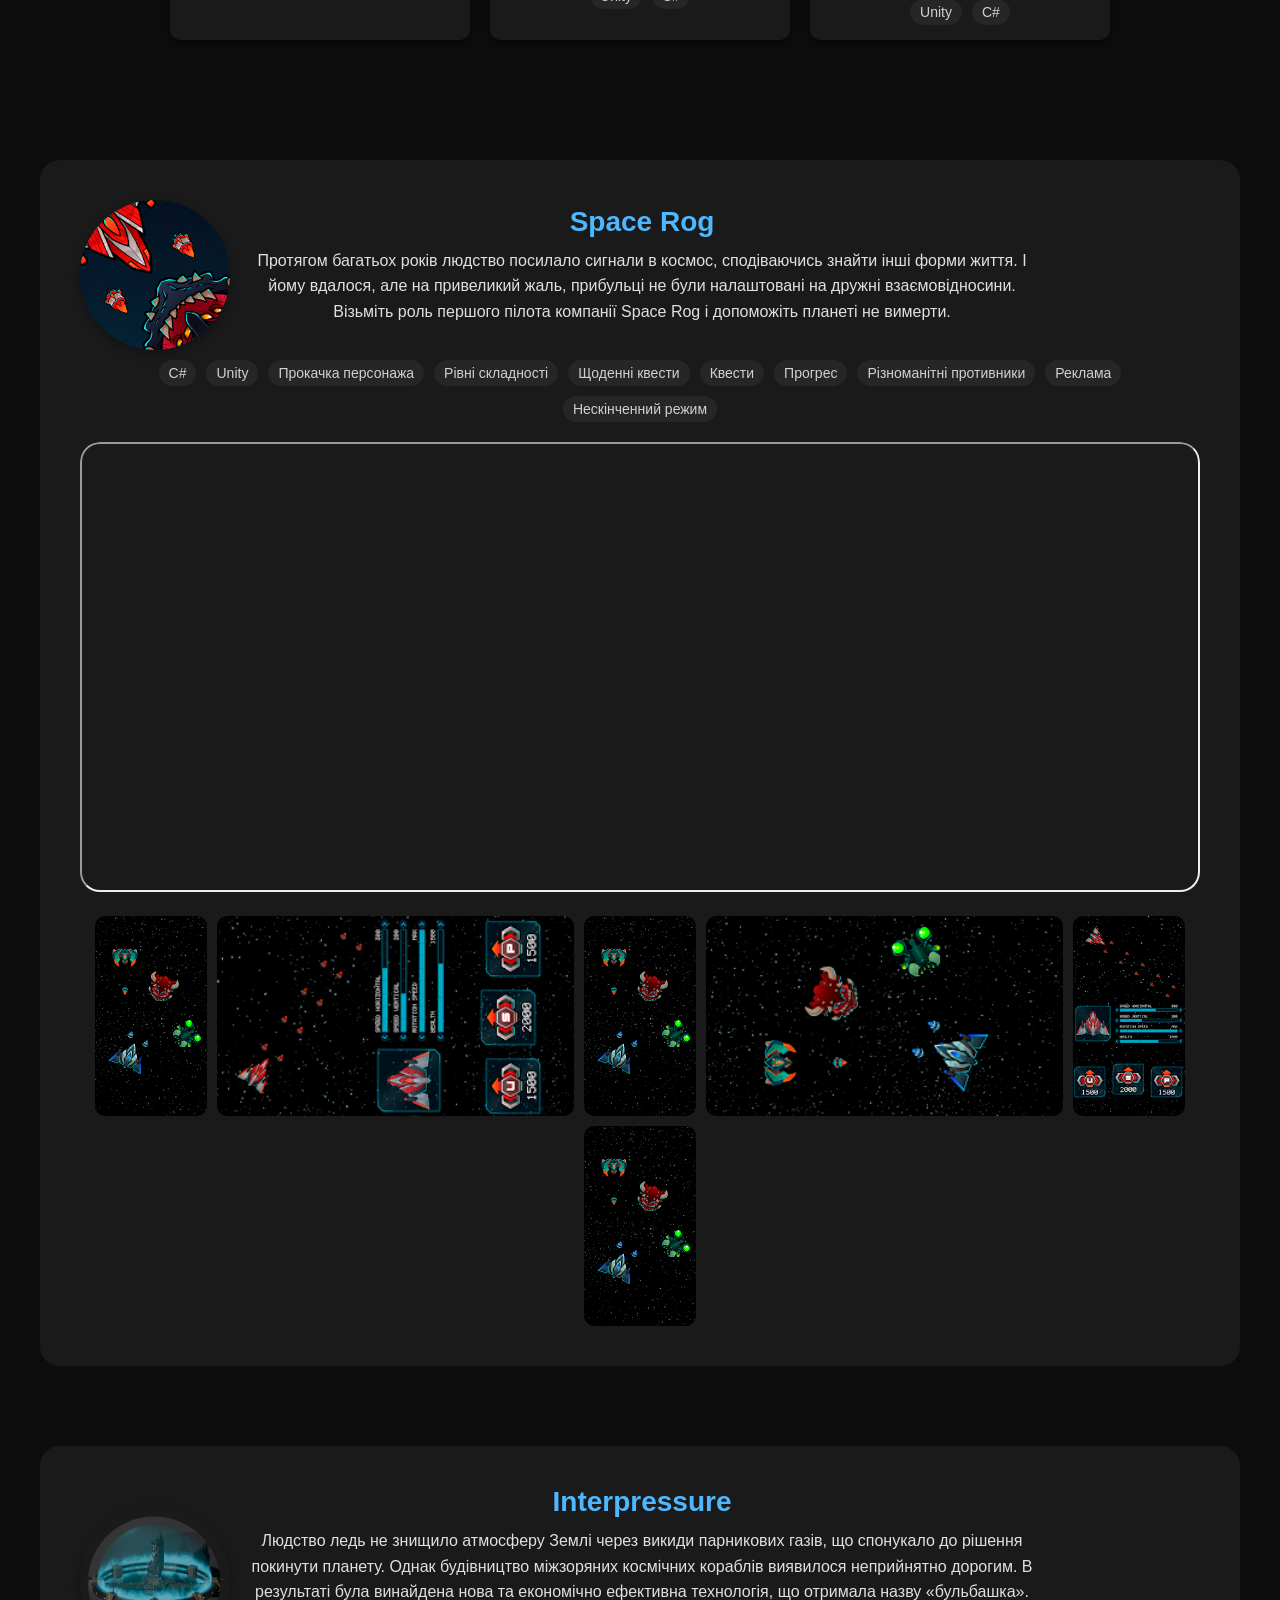
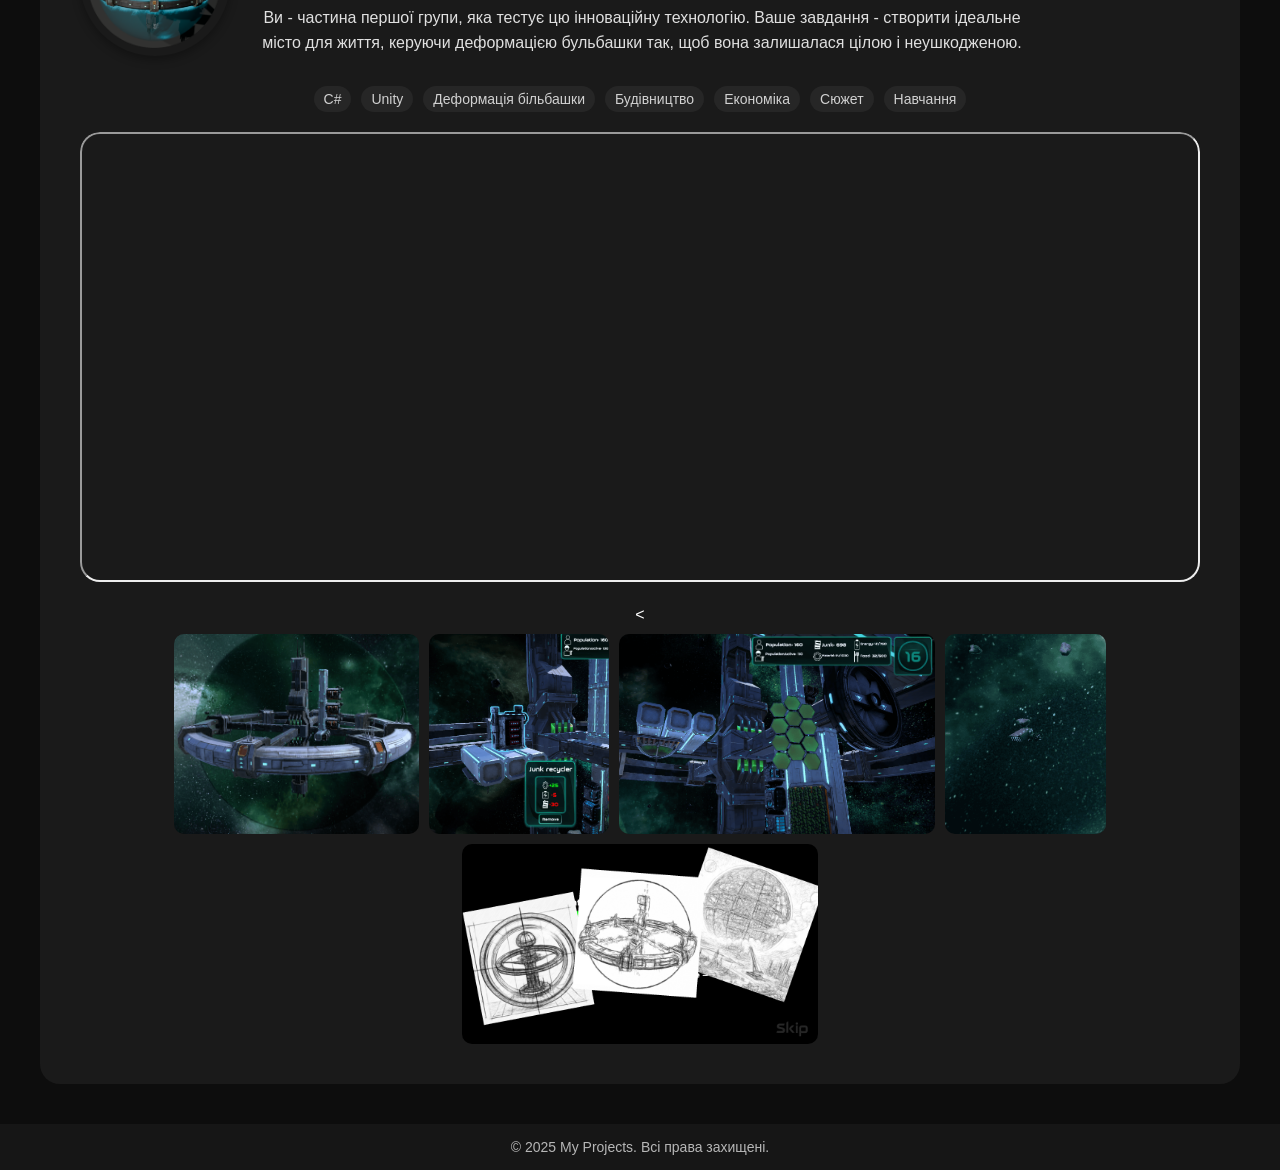
==== commit 9d53f05d: "u" ====
--- a/index.html
+++ b/index.html
@@ -4,7 +4,7 @@
     <meta charset="UTF-8">
     <meta name="viewport" content="width=device-width, initial-scale=1.0">
 
-    <title>DmitroDev</title>
+    <title>DmytroDev</title>
     <!-- Підключення основного стилю -->
 <link rel="stylesheet" href="style.css">
 <!-- Підключення стилів для конкретного блоку (Game Details) -->
@@ -16,7 +16,7 @@
     <header>
         <nav> 
             <div class="logo" data-key="logo">
-                <h1 class="heroTitle" >DmitroDev</h1>
+                <h1 class="heroTitle" >DmytroDev</h1>
             </div>
             
         </nav>
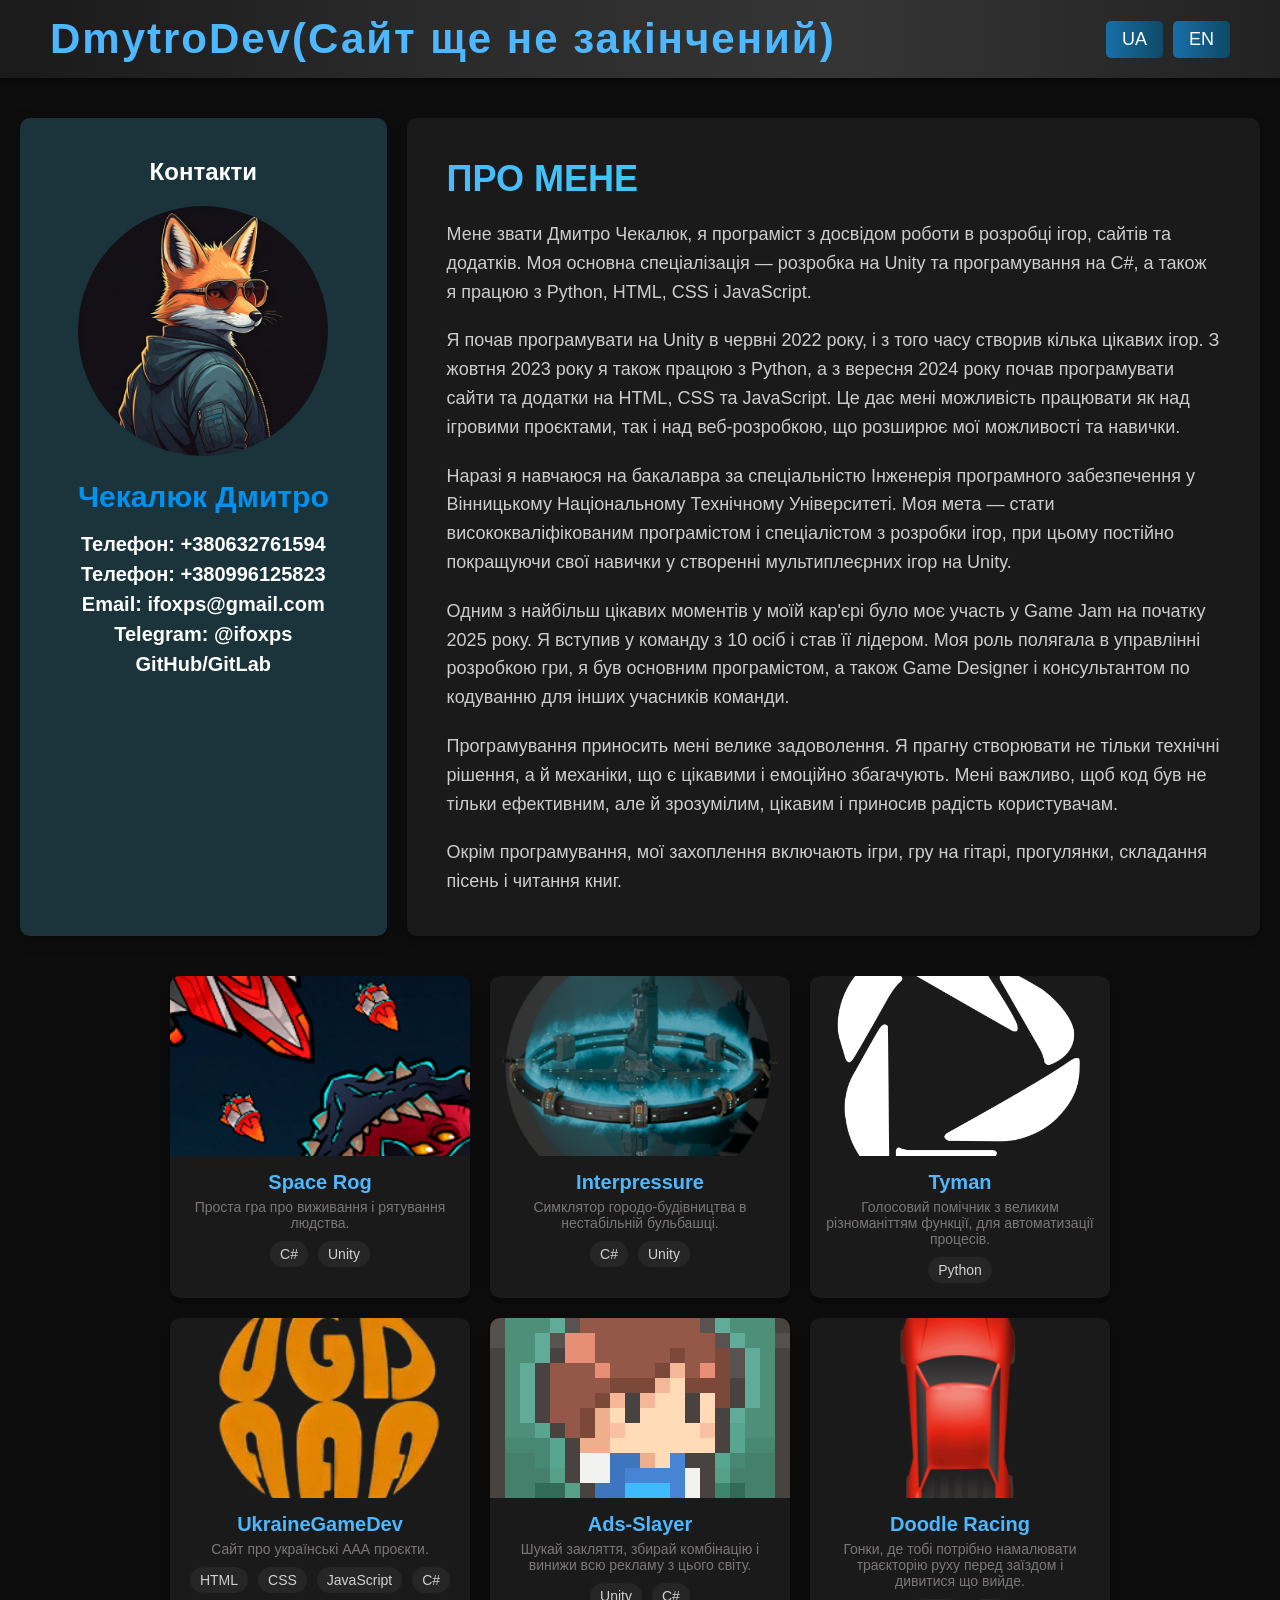
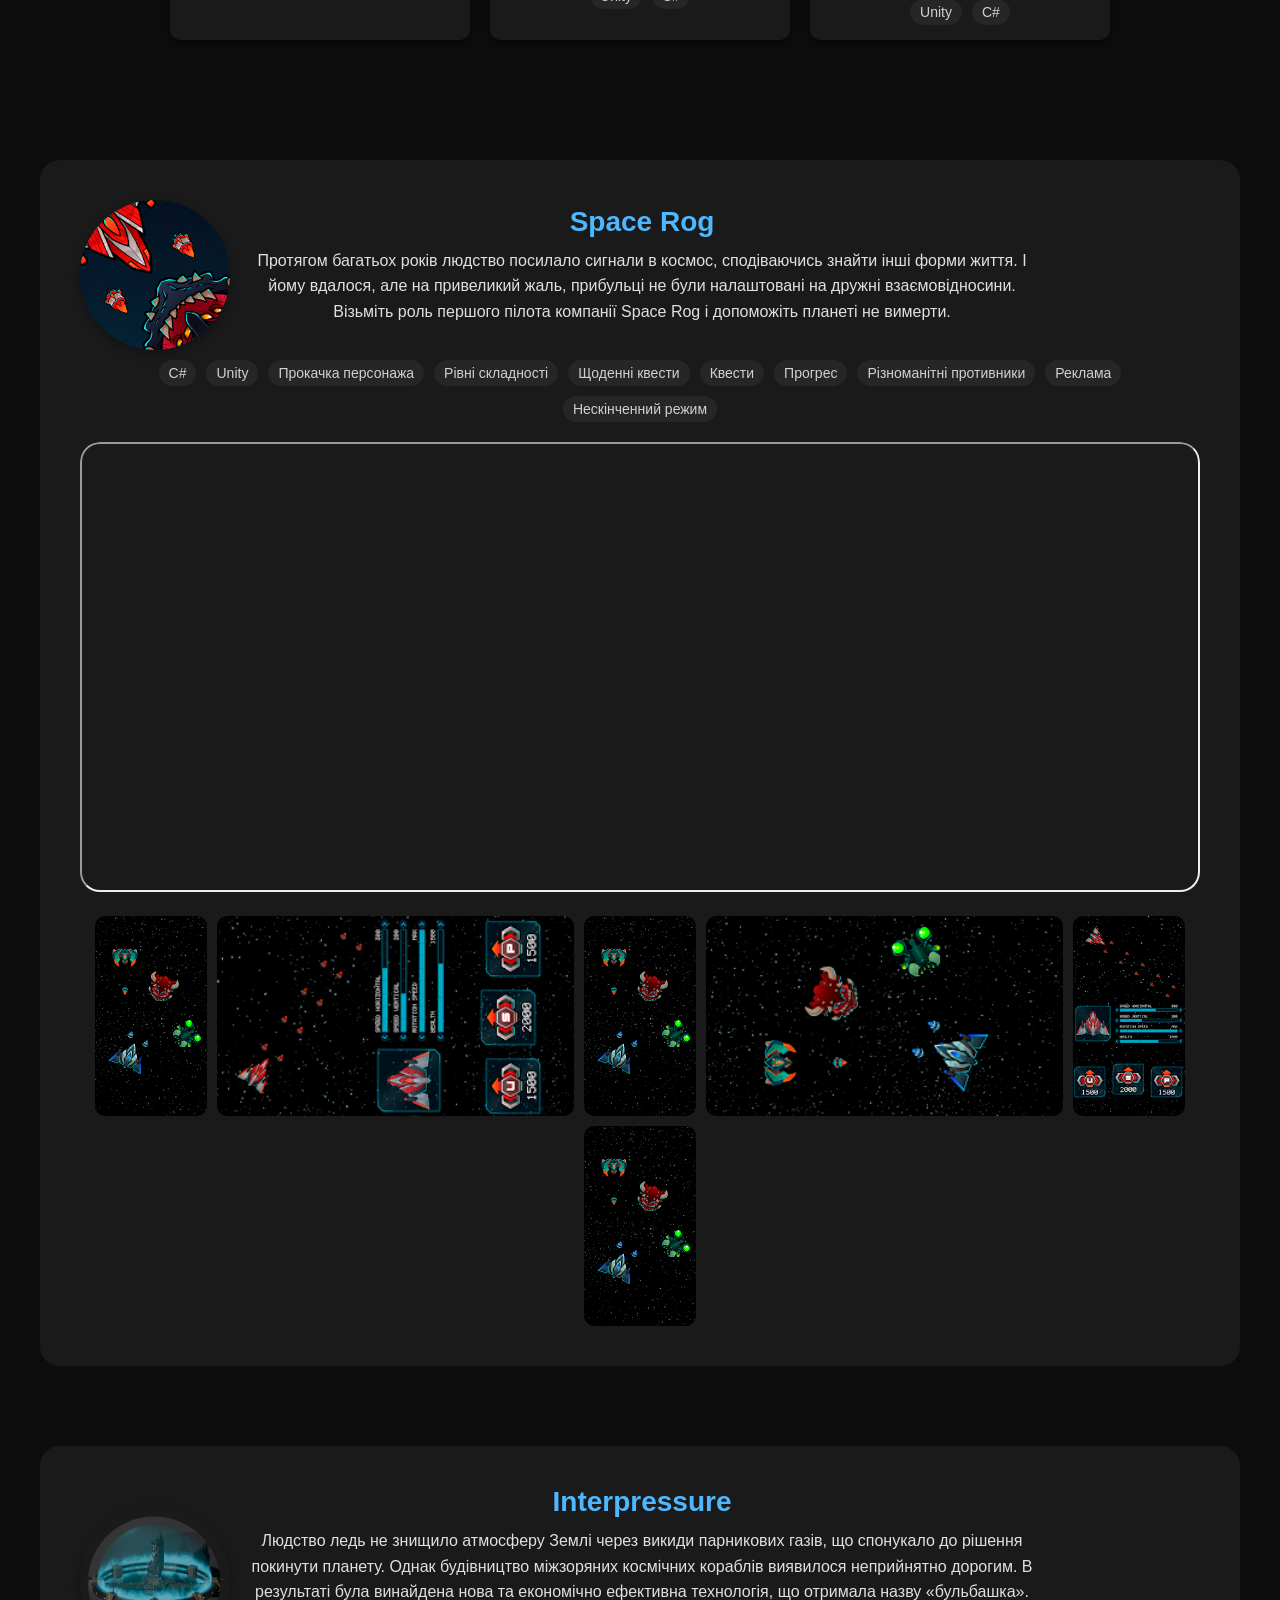
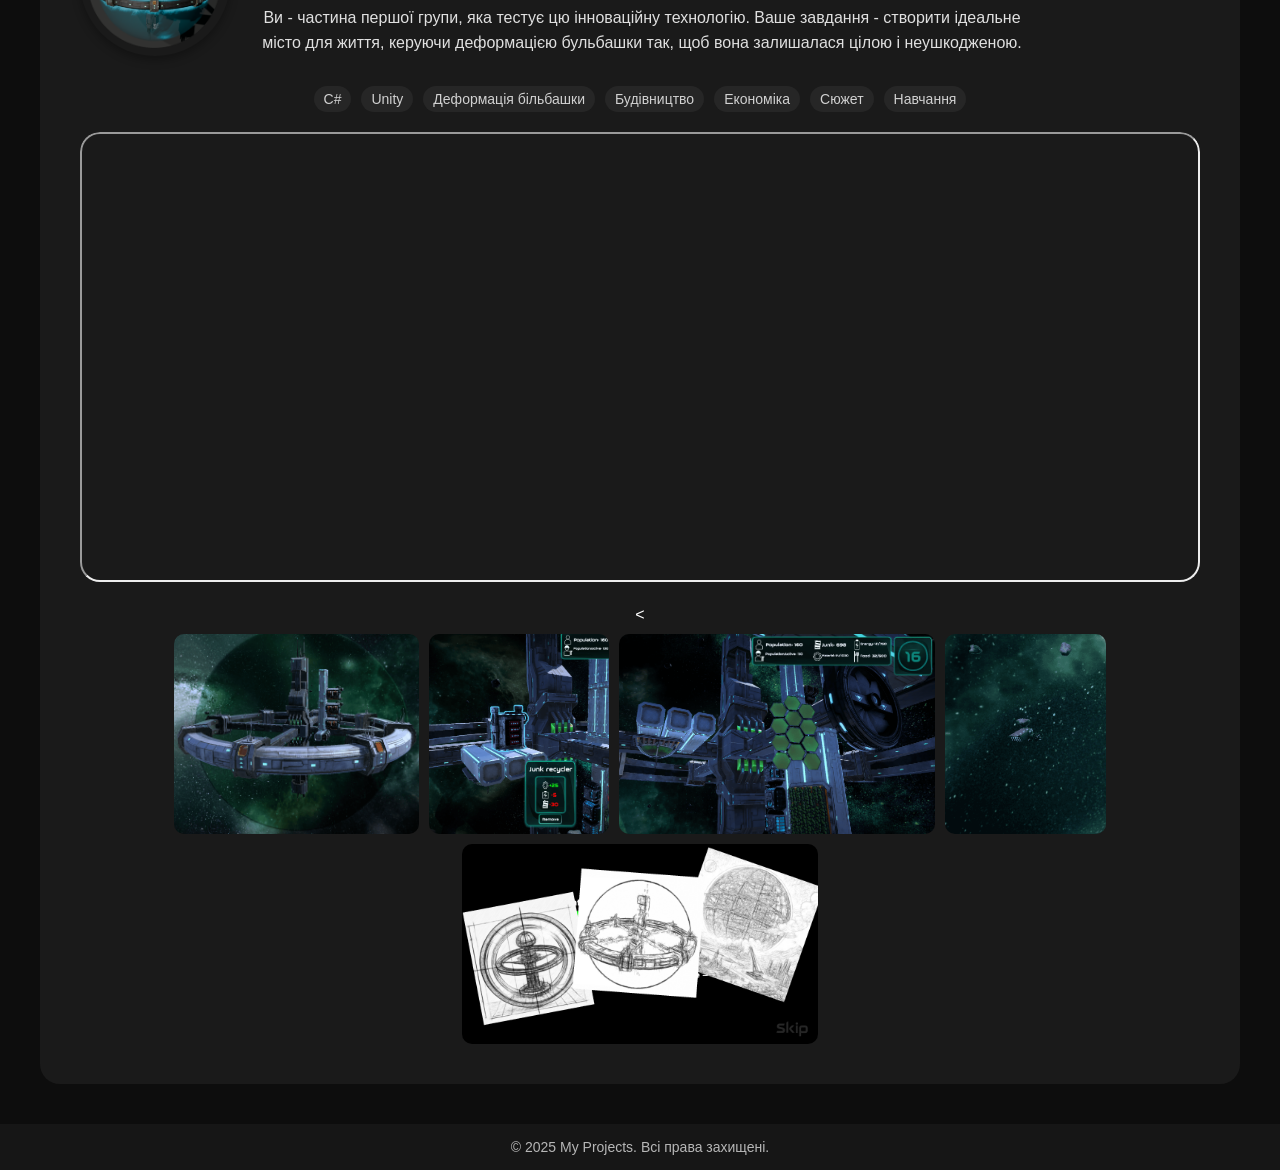
==== commit f192de78: "update" ====
--- a/index.html
+++ b/index.html
@@ -16,7 +16,7 @@
     <header>
         <nav> 
             <div class="logo" data-key="logo">
-                <h1 class="heroTitle" >DmytroDev</h1>
+                <h1 class="heroTitle" >DmytroDev(Сайт ще не закінчений)</h1>
             </div>
             
         </nav>
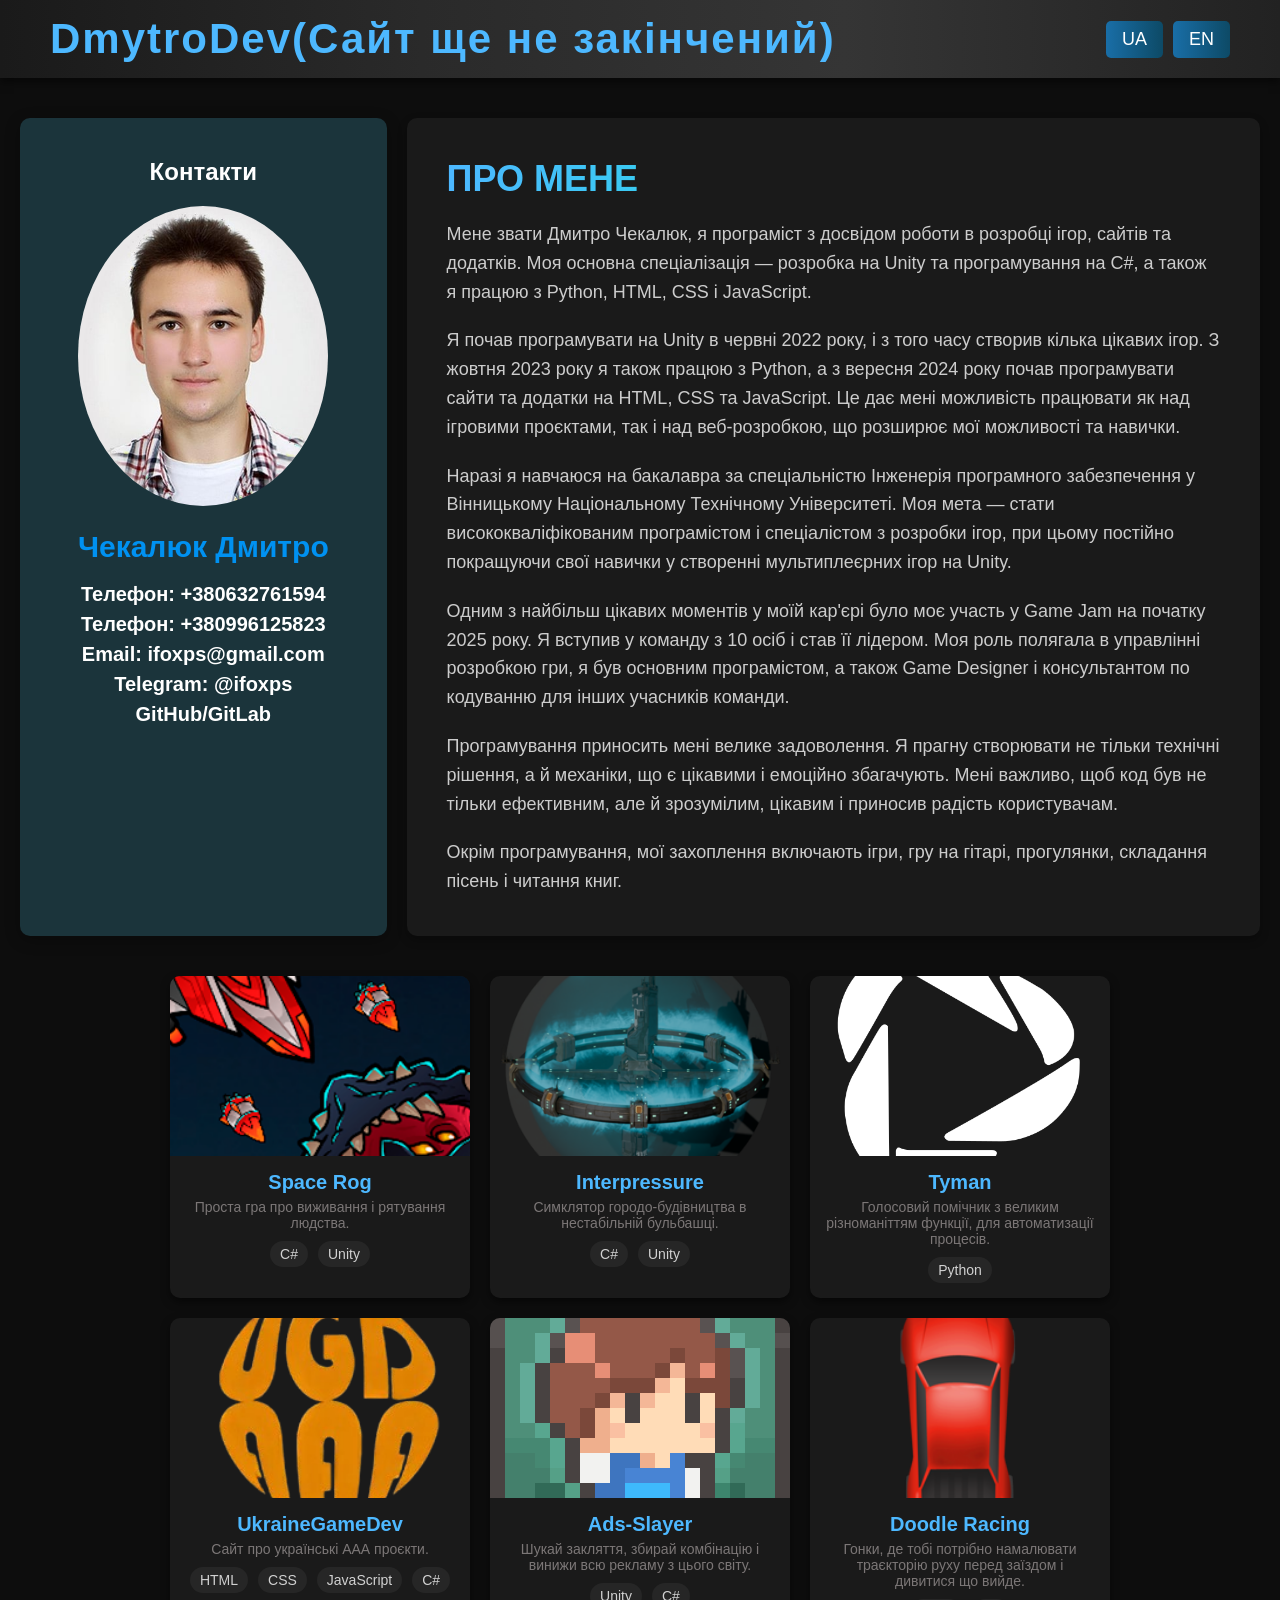
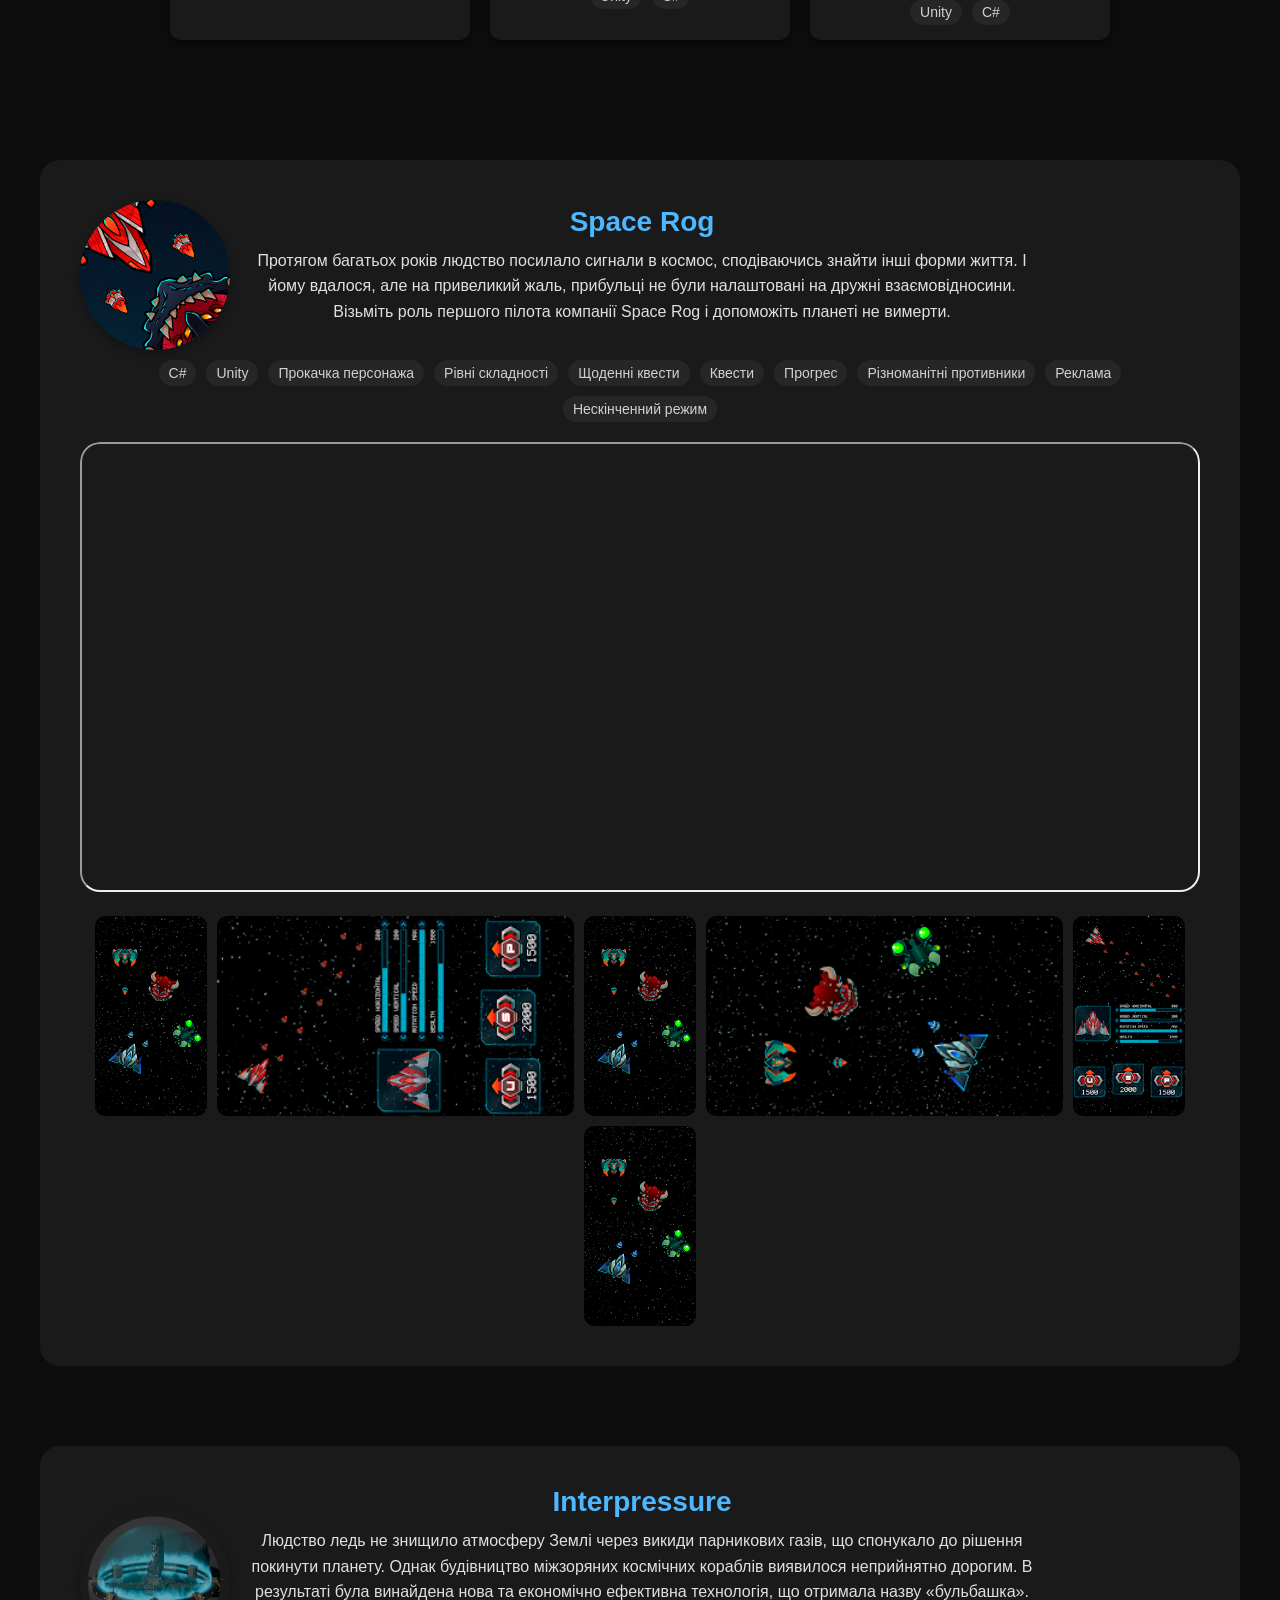
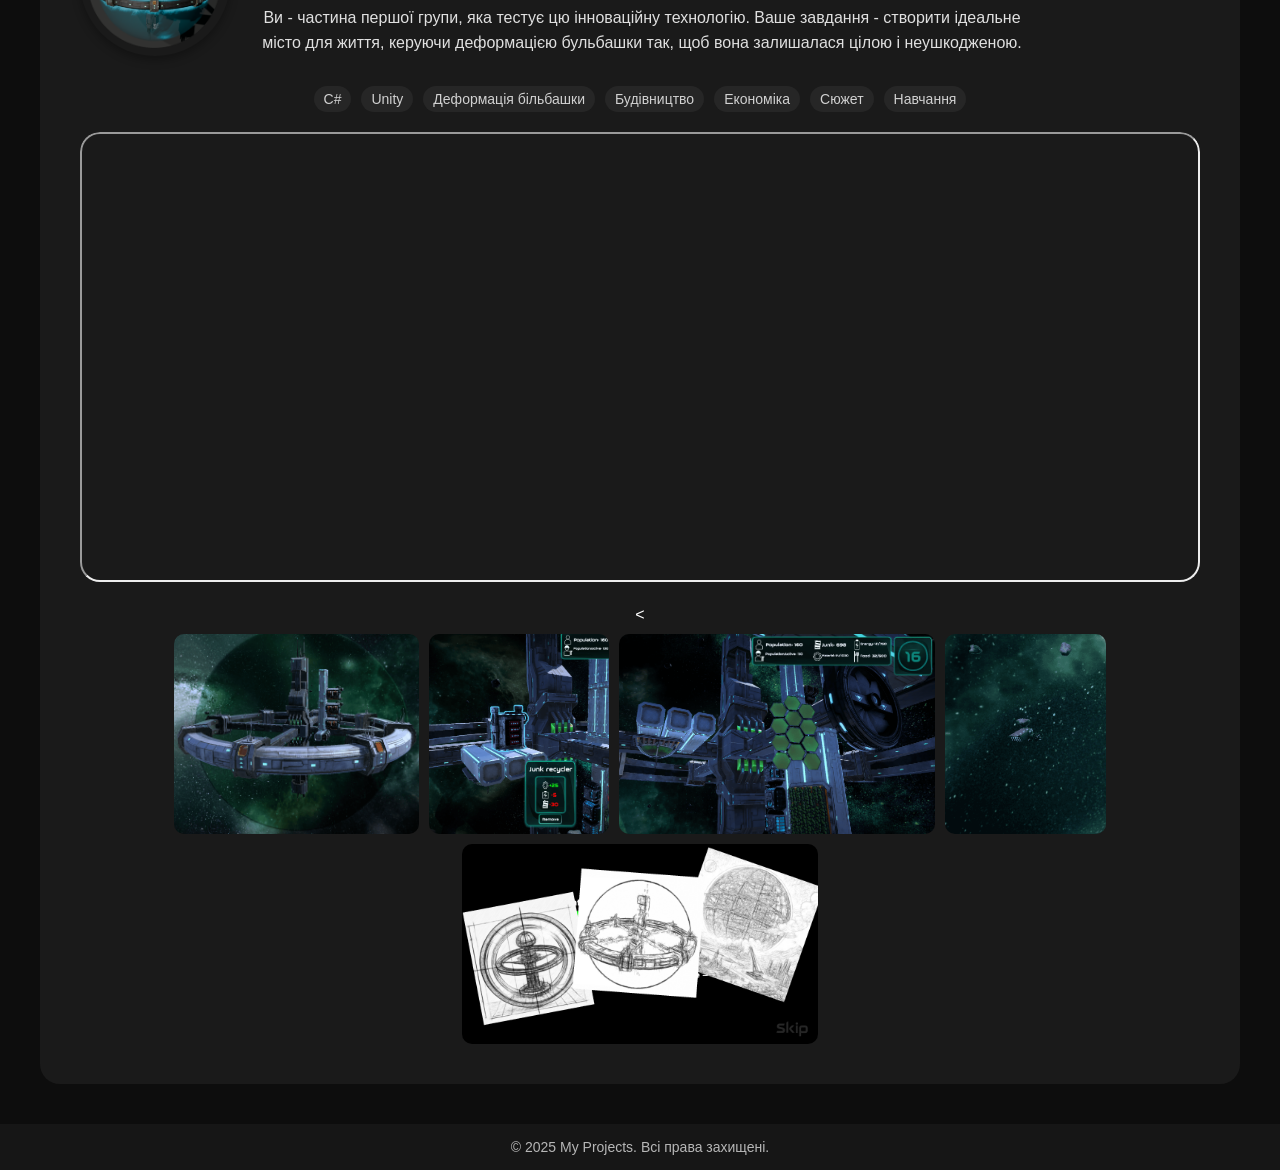
==== commit 57a424b2: "update" ====
--- a/index.html
+++ b/index.html
@@ -35,7 +35,7 @@
             <section id="contacts" class="contacts">
                 <h2 data-key="contactHeading">Контакти</h2>
                 <div class="contact-info">
-                    <img src="Images/photo.jpg" alt="Ваше фото" class="contact-photo">
+                    <img src="Images/photo1.jpg" alt="Ваше фото" class="contact-photo">
                     <div class="contact-details">
                         <h3 data-key="heroTitle">Чекалюк Дмитро</h3>
                         <p><strong data-key="phoneLabel">Телефон:</strong> <a href="tel:+380632761594" class="contact-link" target="_blank">+380632761594</a></p>
@@ -161,7 +161,7 @@
         </div>
         
         <div class="game-preview">
-            <iframe src="https://www.youtube.com/embed/wJO_vIDZn-I" allowfullscreen></iframe>
+            <iframe src="https://www.youtube.com/watch?v=NpEaa2P7qZI" allowfullscreen></iframe>
 
         </div>
         
@@ -200,7 +200,7 @@
         </div>
         
         <div class="game-preview">
-            <iframe src="https://www.youtube.com/embed/wJO_vIDZn-I" allowfullscreen></iframe>
+            <iframe src="https://www.youtube.com/watch?v=NpEaa2P7qZI" allowfullscreen></iframe>
 
         </div>
 
--- a/style.css
+++ b/style.css
@@ -302,7 +302,7 @@
 /* Фото в секції контактів */
 .contacts img {
     width: 250px;
-    height: 250px;
+    height: 300px;
     border-radius: 50%; /* Кругле фото */
     margin-bottom: 20px;
     margin-top: 20px;
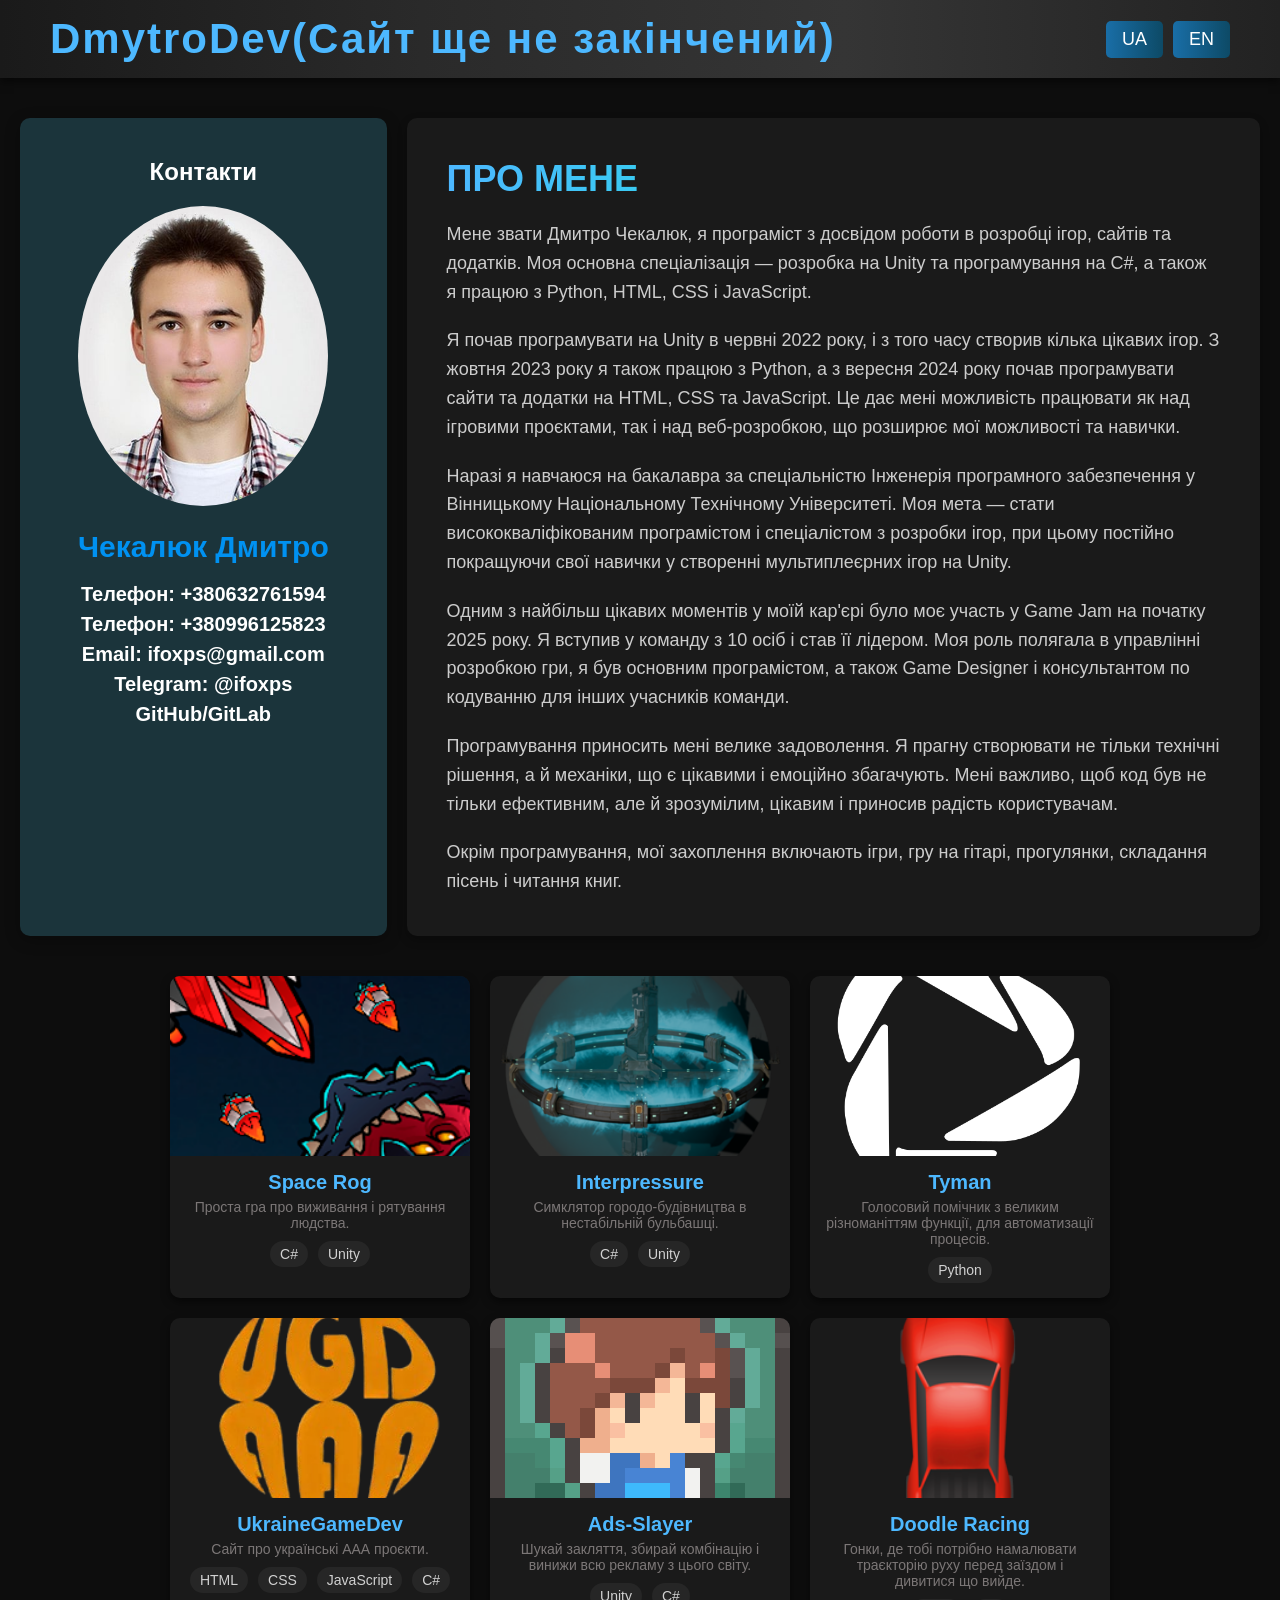
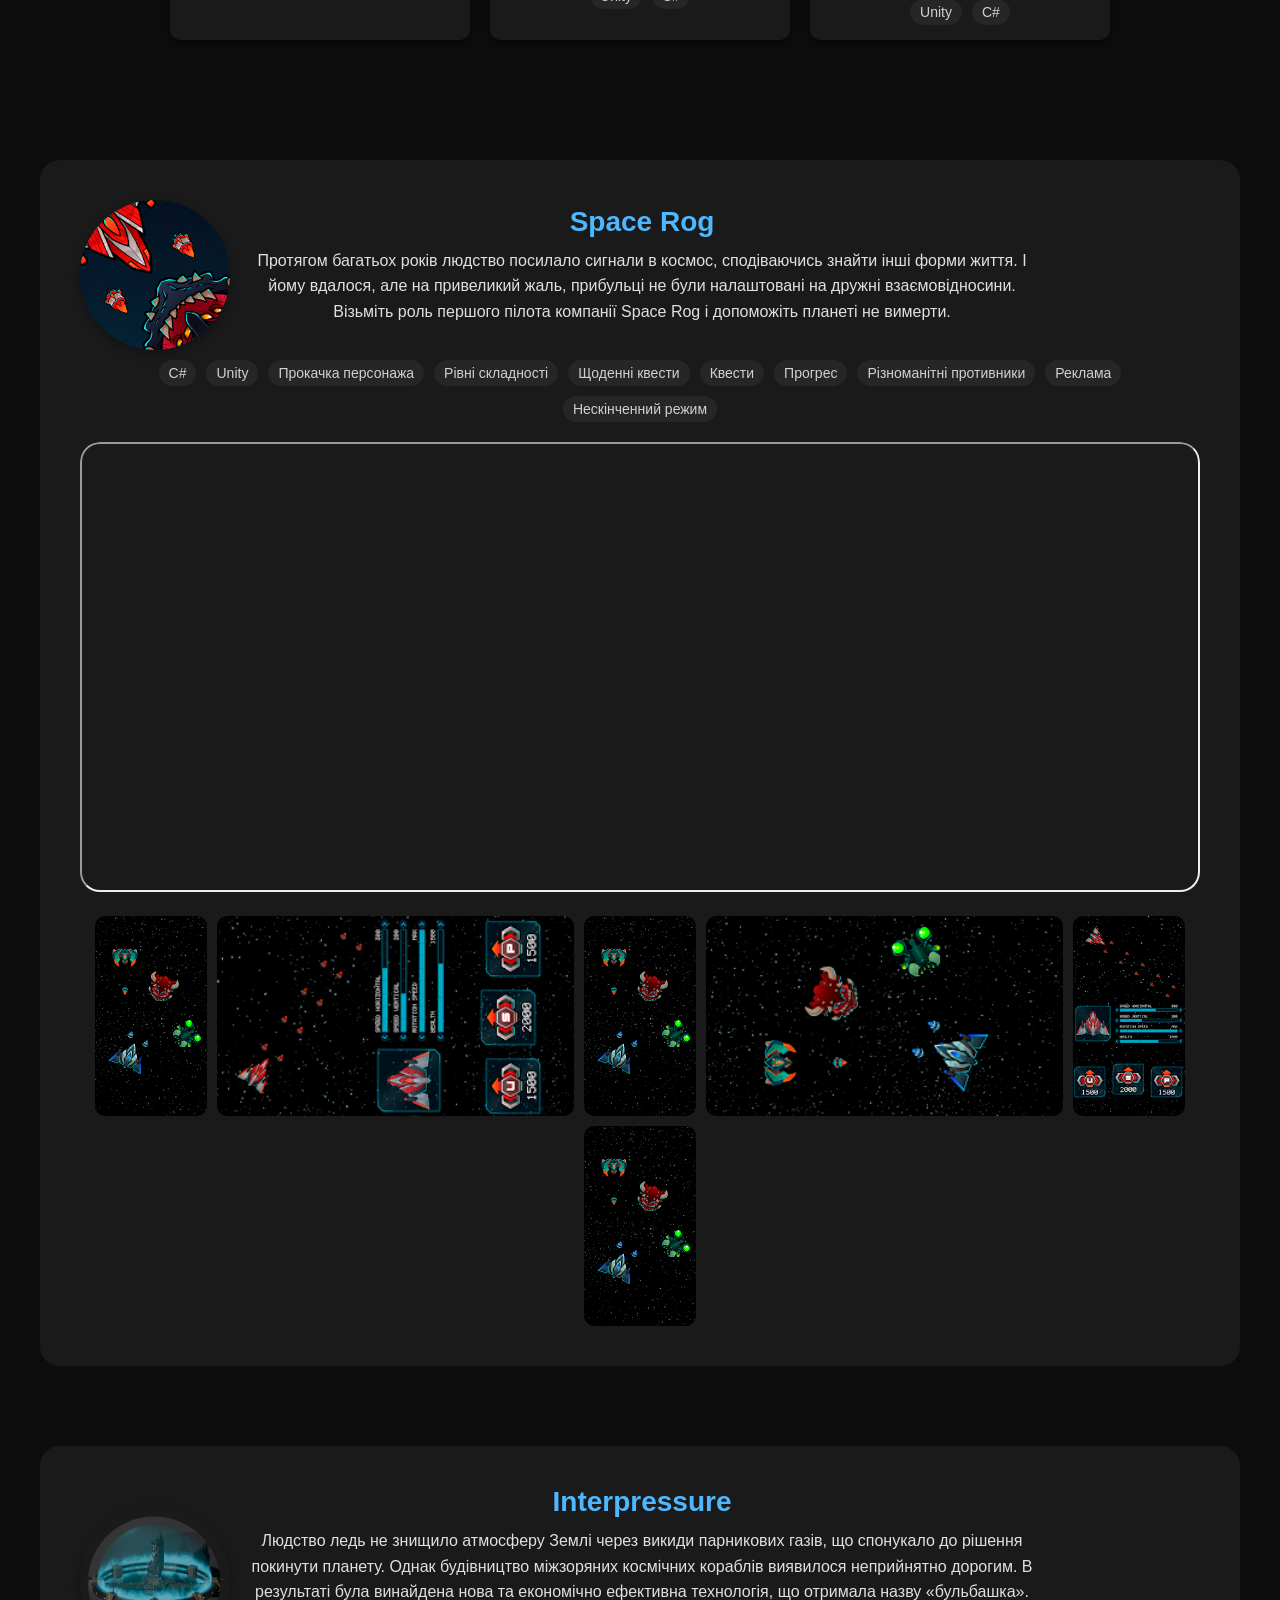
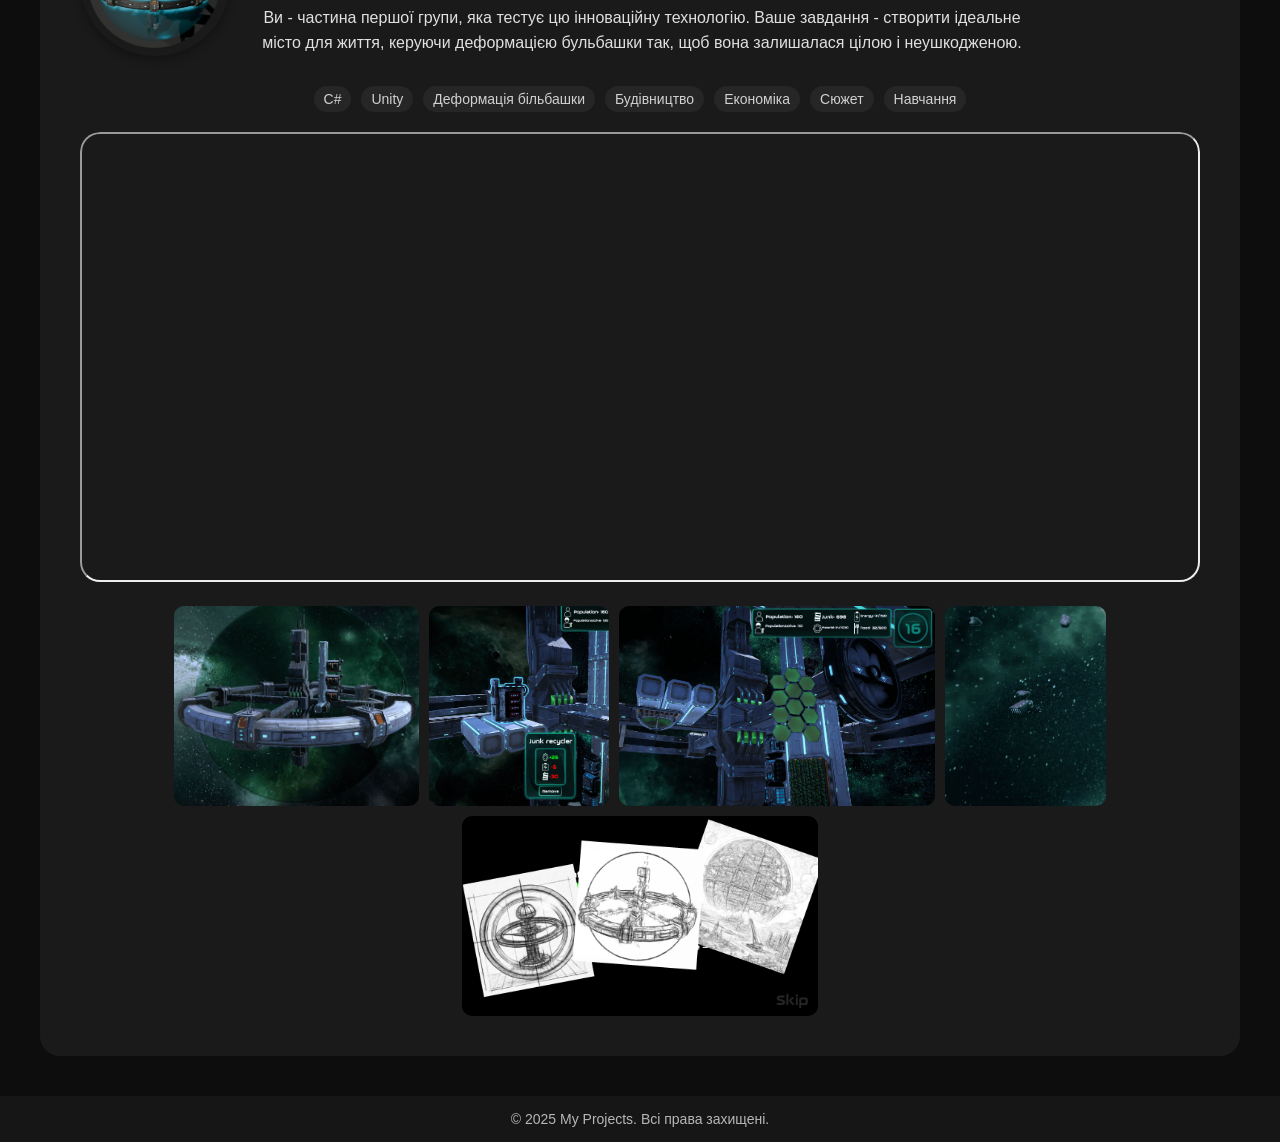
==== commit b40c8fc1: "update" ====
--- a/index.html
+++ b/index.html
@@ -161,7 +161,7 @@
         </div>
         
         <div class="game-preview">
-            <iframe src="https://www.youtube.com/watch?v=NpEaa2P7qZI" allowfullscreen></iframe>
+            <iframe src="https://www.youtube.com/embed/c21QZnQtGqo" allowfullscreen></iframe>
 
         </div>
         
@@ -200,12 +200,12 @@
         </div>
         
         <div class="game-preview">
-            <iframe src="https://www.youtube.com/watch?v=NpEaa2P7qZI" allowfullscreen></iframe>
+            <iframe src="https://www.youtube.com/embed/c21QZnQtGqo" allowfullscreen></iframe>
 
         </div>
 
         <div class="screenshots">
-            <<div class="screenshots">
+            <div class="screenshots">
                 
                 <img src="Images/Interpressure/2.png" alt="Скриншот гри 2" class="screenshot" onclick="openImageModal(this)">
                 <img src="Images/Interpressure/4.png" alt="Скриншот гри 4" class="screenshot" onclick="openImageModal(this)">
